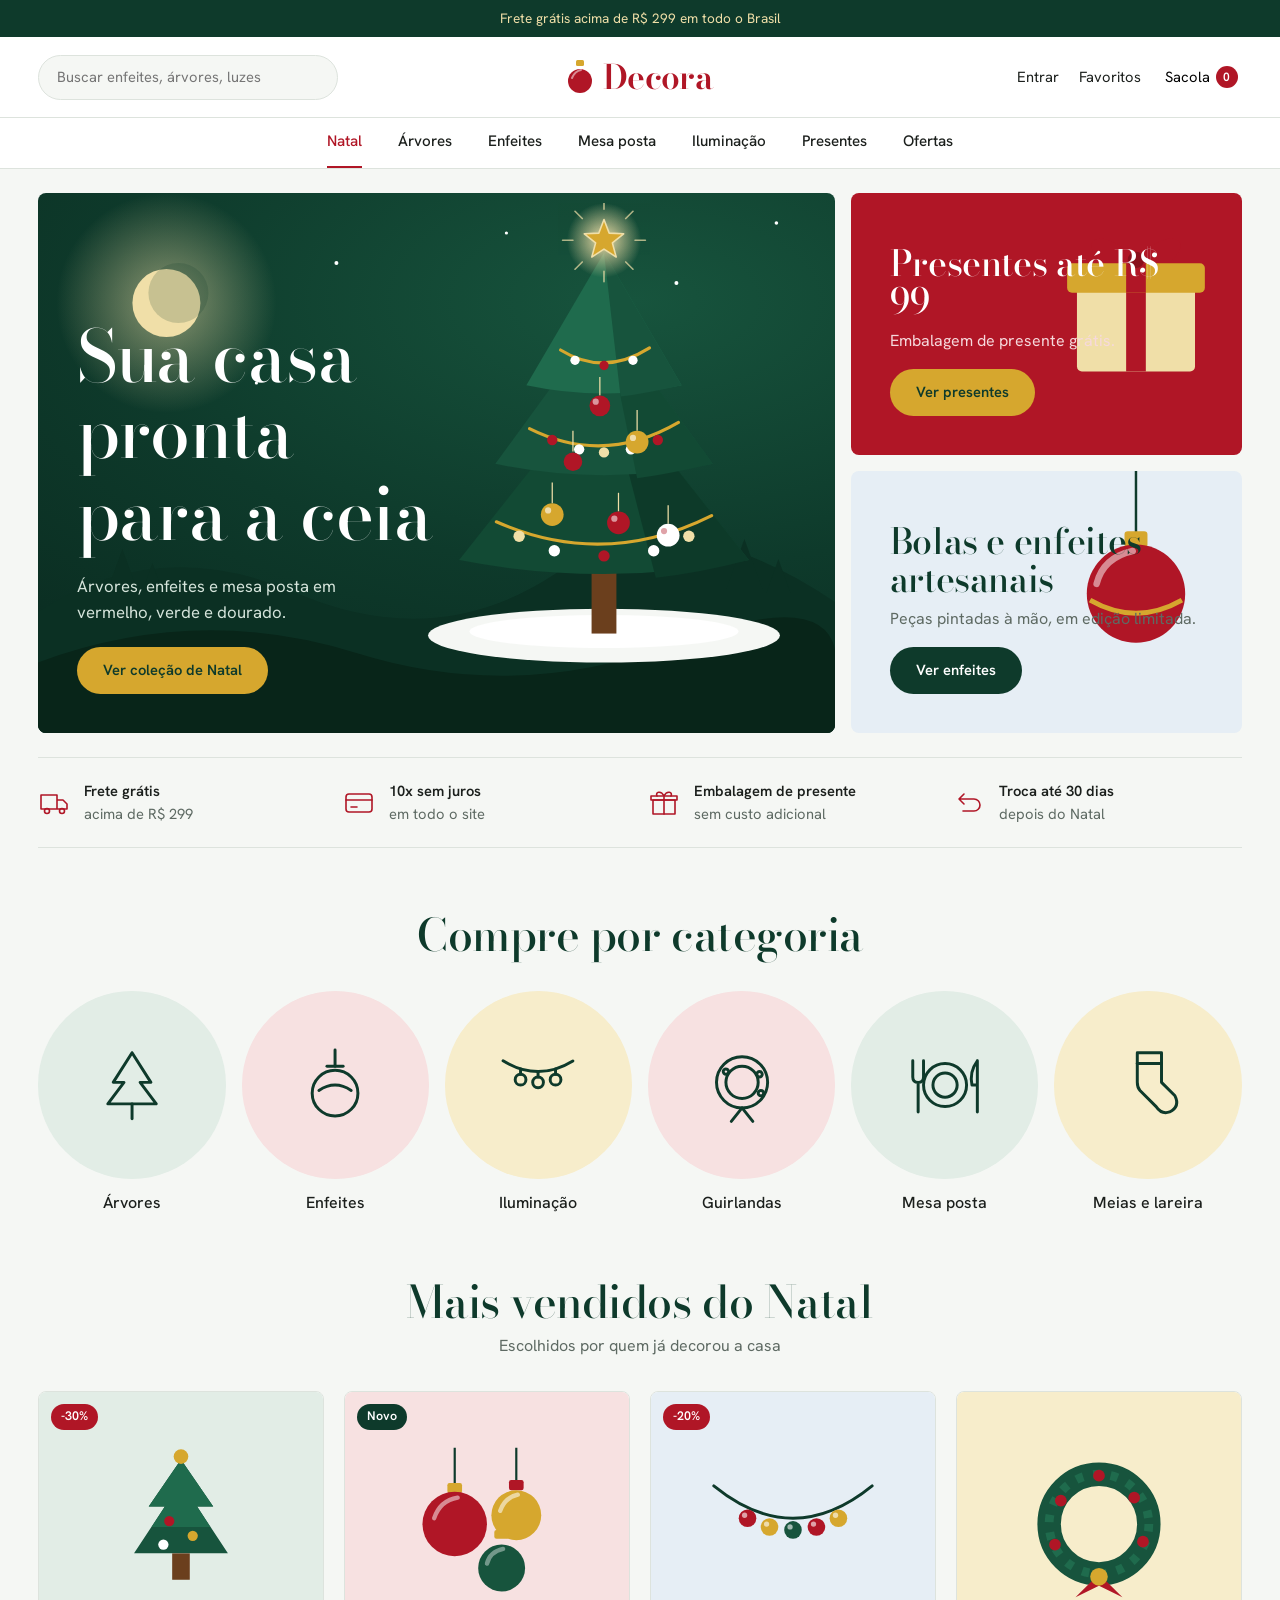
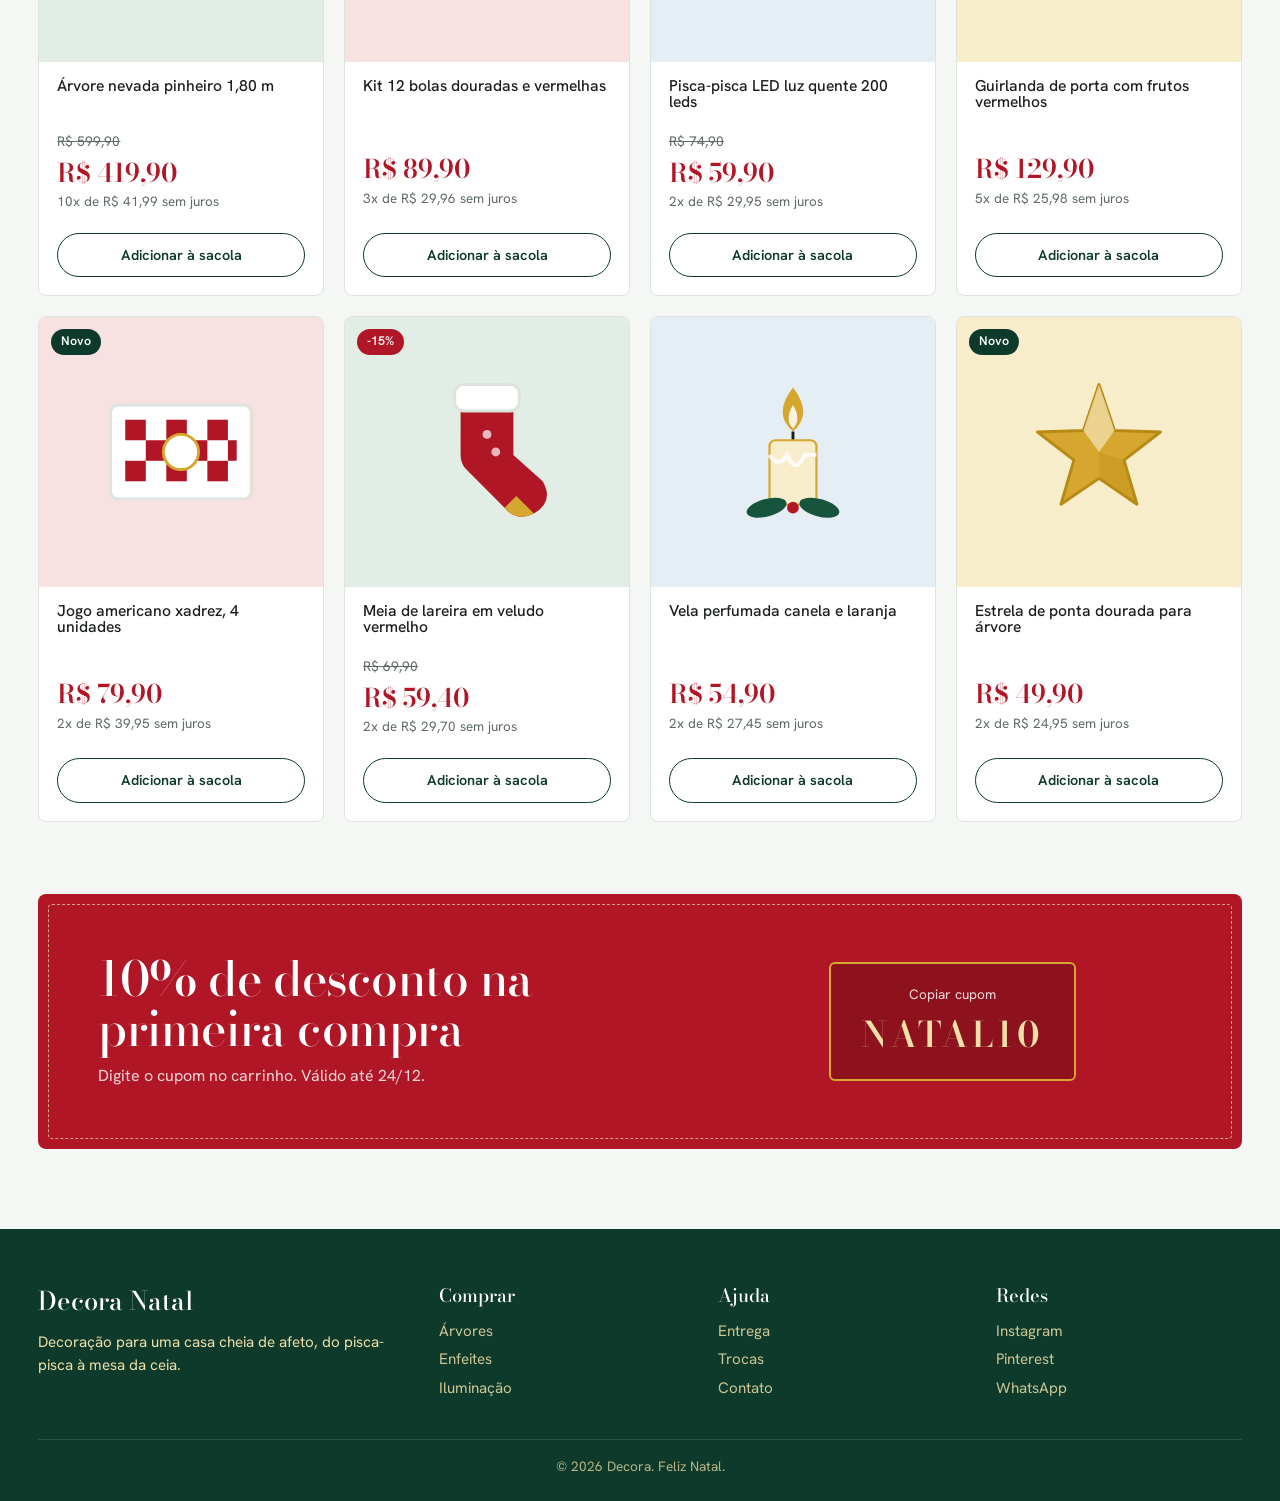
==== index.html @ 6e49ade7 "Add Christmas storefront with animated SVG hero Static single-page site for GitHub Pages: 12-column " ====
<!doctype html>
<html lang="pt-BR">
<head>
<meta charset="utf-8">
<meta name="viewport" content="width=device-width, initial-scale=1">
<title>Decora Natal</title>
<meta name="description" content="Decoração de Natal: árvores, enfeites, iluminação e mesa posta em vermelho, verde e dourado.">
<link rel="preconnect" href="https://fonts.googleapis.com">
<link rel="preconnect" href="https://fonts.gstatic.com" crossorigin>
<link href="https://fonts.googleapis.com/css2?family=Bodoni+Moda:ital,opsz,wght@0,6..96,400..800;1,6..96,400..800&family=Hanken+Grotesk:wght@400;500;600&display=swap" rel="stylesheet">
<style>
:root{
  --snow:#F5F7F4; --paper:#fff; --pine:#0E3A2B; --pine-2:#17543D; --pine-3:#0A2B20;
  --cherry:#B01626; --cherry-d:#8A0F1C; --gold:#D6A72E; --gold-l:#F0DFA8;
  --ink:#1B1F1C; --mute:#5E6A63; --line:#DDE3DD;
  --t1:#E2EDE6; --t2:#F7E1E1; --t3:#F7EDCB; --t4:#E6EEF5;
  --gutter:clamp(16px,3vw,40px); --max:1320px;
  --display:'Bodoni Moda',Didot,Georgia,serif; --body:'Hanken Grotesk',system-ui,sans-serif;
  --ease:cubic-bezier(.2,.8,.2,1);
}
*{box-sizing:border-box;margin:0}
html{scroll-behavior:smooth}
body{font-family:var(--body);color:var(--ink);background:var(--snow);line-height:1.55}
a{color:inherit;text-decoration:none}
button{font:inherit;cursor:pointer}
:focus-visible{outline:3px solid var(--gold);outline-offset:3px;border-radius:4px}
.wrap{max-width:var(--max);margin:0 auto;padding:0 var(--gutter)}
h1,h2,h3{font-family:var(--display);font-weight:500;line-height:1.05;letter-spacing:-.01em}

/* topo */
.bar{background:var(--pine);color:var(--gold-l);font-size:.85rem;text-align:center;padding:8px var(--gutter)}
header{background:var(--paper);border-bottom:1px solid var(--line);position:sticky;top:0;z-index:20}
.head{display:grid;grid-template-columns:1fr auto 1fr;align-items:center;gap:16px;padding-block:14px}
.search{border:1px solid var(--line);border-radius:999px;padding:10px 18px;font:inherit;font-size:.92rem;width:min(300px,100%);background:var(--snow)}
.logo{display:flex;align-items:center;gap:10px;font-family:var(--display);font-size:2.1rem;font-weight:600;color:var(--cherry);letter-spacing:-.02em;justify-self:center}
.logo svg{width:26px;height:34px}
.acts{justify-self:end;display:flex;gap:20px;font-size:.92rem;align-items:center}
.bag{position:relative;display:inline-flex;gap:6px;align-items:center;background:none;border:0;padding:4px}
.bag b{background:var(--cherry);color:#fff;border-radius:999px;min-width:22px;height:22px;display:grid;place-items:center;font-size:.75rem;font-weight:600}
.bag b.bump{animation:bump .5s var(--ease)}
@keyframes bump{40%{transform:scale(1.5)}}
nav{border-top:1px solid var(--line)}
nav ul{list-style:none;padding:0;display:flex;gap:clamp(16px,3vw,36px);justify-content:center;overflow-x:auto;white-space:nowrap}
nav a{display:block;padding:12px 0;font-size:.95rem;font-weight:500;border-bottom:2px solid transparent;transition:color .2s,border-color .2s}
nav a:hover,nav a.hot{color:var(--cherry);border-color:var(--cherry)}

/* hero em mosaico (12 colunas) */
.hero{display:grid;grid-template-columns:repeat(12,1fr);grid-template-rows:repeat(2,minmax(230px,1fr));gap:16px;padding-block:24px}
.tile{position:relative;overflow:hidden;border-radius:8px;padding:clamp(22px,3vw,44px);display:flex;flex-direction:column;justify-content:flex-end;isolation:isolate}
.tile h2{font-size:clamp(1.6rem,2.8vw,2.3rem)}
.btn{display:inline-block;align-self:flex-start;background:var(--gold);color:var(--pine);padding:12px 26px;border-radius:999px;font-weight:600;font-size:.92rem;transition:transform .25s var(--ease),background .25s;border:0}
.btn:hover{transform:translateY(-2px);background:var(--gold-l)}
.btn.dark{background:var(--pine);color:#fff}.btn.dark:hover{background:var(--pine-2)}
.btn.red{background:var(--cherry);color:#fff}.btn.red:hover{background:var(--cherry-d)}

.t-main{grid-column:span 8;grid-row:span 2;min-height:540px;background:radial-gradient(120% 90% at 75% 20%,var(--pine-2),var(--pine) 55%,var(--pine-3));color:#fff}
.t-main h1{font-size:clamp(2.5rem,5.6vw,4.8rem);font-weight:500;max-width:9ch;position:relative}
.t-main p{margin:14px 0 22px;max-width:36ch;color:#d5e4db;font-size:1.05rem;position:relative}
.h-line{display:block;overflow:hidden;padding-bottom:.1em}
.h-line span{display:block;animation:rise 1s var(--ease) var(--d,0s) backwards}
@keyframes rise{from{transform:translateY(110%)}}
.t-main p,.t-main .btn{animation:fadein .8s ease 1s backwards}
@keyframes fadein{from{opacity:0;transform:translateY(8px)}}

.scene-bg,.scene-tree{position:absolute;pointer-events:none;transition:transform .5s var(--ease)}
.scene-bg{inset:0;width:100%;height:100%;z-index:-3;transform:translate(calc(var(--px,0)*-6px),calc(var(--py,0)*-4px))}
.scene-tree{right:3%;top:2%;height:92%;width:auto;aspect-ratio:400/480;z-index:-1;transform:translate(calc(var(--px,0)*10px),calc(var(--py,0)*6px))}
.snowfall{position:absolute;inset:0;z-index:-2;pointer-events:none;overflow:hidden}
.flake{position:absolute;top:-12px;border-radius:50%;background:#fff;animation:fall linear infinite}
@keyframes fall{to{transform:translate(var(--dx),var(--h,600px))}}

/* árvore: sequência de entrada */
.tier{transform-origin:200px 400px;animation:grow .8s var(--ease) var(--d) backwards}
@keyframes grow{from{transform:scale(.3) translateY(40px);opacity:0}}
.ground{animation:fadein .8s ease backwards}
.swag{stroke-dasharray:1;animation:draw 1s ease-in-out var(--d) backwards}
@keyframes draw{from{stroke-dashoffset:1}}
.bulb{animation:bulbon .4s ease var(--d) backwards, twinkle 2.6s ease-in-out calc(var(--d) + 1.2s) infinite}
@keyframes bulbon{from{opacity:0;transform:scale(0)}}
@keyframes twinkle{50%{opacity:.35}}
.bulb{transform-box:fill-box;transform-origin:center}
.drop{animation:drop 1s cubic-bezier(.3,1.5,.5,1) var(--d) backwards}
@keyframes drop{from{transform:translateY(-120px);opacity:0}}
.swing{animation:swing 3.8s ease-in-out calc(var(--d) + 1s) infinite alternate}
@keyframes swing{from{transform:rotate(-5deg)}to{transform:rotate(5deg)}}
.star{transform-origin:200px 36px;animation:starin .9s cubic-bezier(.3,1.6,.5,1) 2.4s backwards}
@keyframes starin{from{transform:scale(0) rotate(-90deg);opacity:0}}
.halo{transform-origin:200px 36px;animation:halo 3.2s ease-in-out 3s infinite}
@keyframes halo{50%{transform:scale(1.35);opacity:.55}}
.rays{transform-origin:200px 36px;animation:spin 24s linear infinite}
@keyframes spin{to{transform:rotate(360deg)}}
.twk{animation:twinkle 3s ease-in-out var(--d) infinite}

/* tiles menores */
.t-a{grid-column:span 4;background:var(--cherry);color:#fff}
.t-b{grid-column:span 4;background:var(--t4);color:var(--pine)}
.tile .art{position:absolute;z-index:-1;right:6%;top:8%;width:42%;height:auto;overflow:visible}
.lid{transition:transform .5s var(--ease);transform-origin:50px 30px}
.t-a:hover .lid{transform:translateY(-14px) rotate(-6deg)}
.bow{transition:transform .6s var(--ease);transform-origin:50px 28px}
.t-a:hover .bow{transform:rotate(8deg) scale(1.08)}
.hang{transform-origin:50px 0;transition:transform .3s}
.t-b:hover .hang{animation:swing 1.6s ease-in-out infinite alternate}

/* benefícios */
.perks{display:grid;grid-template-columns:repeat(4,1fr);gap:16px;padding-block:22px;border-block:1px solid var(--line);font-size:.92rem}
.perks div{display:flex;gap:14px;align-items:center}
.perks svg{width:32px;height:32px;flex:none;stroke:var(--cherry);fill:none;stroke-width:1.6;stroke-linecap:round;stroke-linejoin:round}
.perks b{display:block;font-weight:600}
.perks span{color:var(--mute)}

section{padding-block:64px 0}
.sec-h{margin-bottom:32px;text-align:center}
.sec-h h2{font-size:clamp(1.9rem,3.6vw,2.8rem);color:var(--pine)}
.sec-h p{color:var(--mute);margin-top:8px}

/* categorias (6 colunas) */
.cats{display:grid;grid-template-columns:repeat(6,1fr);gap:16px}
.cat{text-align:center;font-weight:500}
.cat .ph{aspect-ratio:1;border-radius:50%;display:grid;place-items:center;margin-bottom:12px;background:var(--t1);color:var(--pine);transition:background .3s,color .3s,transform .4s var(--ease)}
.cat:nth-child(2n) .ph{background:var(--t2)}.cat:nth-child(3n) .ph{background:var(--t3)}
.cat svg{width:46%;height:auto;fill:none;stroke:currentColor;stroke-width:2.2;stroke-linecap:round;stroke-linejoin:round}
.cat:hover .ph,.cat:focus-visible .ph{background:var(--pine);color:var(--gold);transform:translateY(-4px)}
.js .cat svg *{stroke-dasharray:1}
.js .cat:hover svg *,.js .cat:focus-visible svg *{animation:draw .9s ease}

/* produtos (4 colunas) */
.prods{display:grid;grid-template-columns:repeat(4,1fr);gap:20px}
.card{background:var(--paper);border:1px solid var(--line);border-radius:8px;overflow:hidden;position:relative;display:flex;flex-direction:column}
.card .ph{aspect-ratio:1/.95;display:grid;place-items:center}
.card .ph svg{width:62%;height:auto;transition:transform .5s var(--ease)}
.card:hover .ph svg{transform:translateY(-6px) rotate(-2deg) scale(1.04)}
.tag{position:absolute;top:12px;left:12px;background:var(--cherry);color:#fff;font-size:.78rem;font-weight:600;padding:3px 10px;border-radius:999px}
.tag.g{background:var(--pine)}
.card .info{padding:16px 18px 8px;flex:1}
.card h3{font-family:var(--body);font-size:.98rem;font-weight:500;letter-spacing:0;min-height:2.9em}
.old{color:var(--mute);text-decoration:line-through;font-size:.86rem;margin-top:8px;min-height:1.3em}
.price{font-family:var(--display);font-size:1.6rem;color:var(--cherry);font-weight:600}
.parc{font-size:.84rem;color:var(--mute)}
.add{margin:12px 18px 18px;padding:10px;border-radius:999px;border:1.5px solid var(--pine);background:transparent;color:var(--pine);font-weight:600;font-size:.9rem;transition:background .2s,color .2s}
.add:hover{background:var(--pine);color:#fff}
.add.done{background:var(--pine-2);border-color:var(--pine-2);color:#fff}
.flame{transform-origin:60px 44px;animation:flicker 1.6s ease-in-out infinite alternate}
@keyframes flicker{from{transform:scale(1,1) rotate(-2deg)}to{transform:scale(.9,1.12) rotate(2deg)}}

/* cupom */
.coupon{margin-top:72px;background:var(--cherry);color:#fff;border-radius:8px;display:grid;grid-template-columns:1.3fr 1fr;align-items:center;gap:28px;padding:clamp(28px,5vw,60px);position:relative;overflow:hidden}
.coupon::after{content:"";position:absolute;inset:10px;border:1.5px dashed rgba(240,223,168,.7);border-radius:4px;pointer-events:none}
.coupon h2{font-size:clamp(1.9rem,4vw,3rem)}
.coupon p{margin-top:10px;color:#f6d9dc}
.code{justify-self:center;text-align:center;background:rgba(0,0,0,.2);border:2px solid var(--gold);border-radius:6px;padding:18px 30px;color:#fff;transition:background .2s}
.code:hover{background:rgba(0,0,0,.32)}
.code b{display:block;font-family:var(--display);font-size:2.2rem;letter-spacing:.1em;color:var(--gold-l);font-weight:600}
.code small{font-size:.85rem;color:#f6d9dc}

footer{margin-top:80px;background:var(--pine);color:var(--gold-l);padding:52px 0 24px}
.fgrid{display:grid;grid-template-columns:1.5fr repeat(3,1fr);gap:32px;font-size:.95rem}
.fgrid h4{font-family:var(--display);font-weight:500;font-size:1.15rem;color:#fff;margin-bottom:10px}
.fgrid ul{padding:0;list-style:none}.fgrid li{margin:5px 0;opacity:.85}
.copy{margin-top:34px;padding-top:16px;border-top:1px solid rgba(255,255,255,.15);font-size:.85rem;text-align:center;opacity:.75}

.toast{position:fixed;left:50%;bottom:24px;transform:translate(-50%,30px);background:var(--pine);color:#fff;padding:12px 22px;border-radius:999px;font-size:.92rem;opacity:0;pointer-events:none;transition:.35s var(--ease);z-index:50}
.toast.on{opacity:1;transform:translate(-50%,0)}

@media(max-width:900px){
  .head{grid-template-columns:auto 1fr}.search{display:none}.logo{justify-self:start}
  .hero{grid-template-columns:1fr 1fr;grid-template-rows:auto}
  .t-main{grid-column:span 2;grid-row:auto;min-height:600px}
  .scene-tree{height:60%;right:0}
  .t-a,.t-b{grid-column:span 1;min-height:240px}
  .perks{grid-template-columns:1fr 1fr}
  .cats{grid-template-columns:repeat(3,1fr)}
  .prods{grid-template-columns:repeat(2,1fr)}
  .coupon{grid-template-columns:1fr}
  .fgrid{grid-template-columns:1fr 1fr}
}
@media(max-width:560px){.t-a,.t-b{grid-column:span 2}.perks{grid-template-columns:1fr}.prods{gap:12px}.card .info{padding-inline:12px}.add{margin-inline:12px}}
@media(prefers-reduced-motion:reduce){*,*::before,*::after{animation:none!important;transition:none!important}.snowfall{display:none}}
</style>
</head>
<body>

<!-- sprite de ilustrações vetoriais dos produtos -->
<svg width="0" height="0" style="position:absolute" aria-hidden="true">
  <symbol id="p-tree" viewBox="0 0 120 120">
    <path d="M60 14 L82 46 H71 L92 78 H28 L49 46 H38 Z" fill="#17543D"/>
    <path d="M60 14 L82 46 H71 L80 60 H40 L49 46 H38 Z" fill="#1f6b4d"/>
    <rect x="54" y="78" width="12" height="18" fill="#6b3f1d"/>
    <circle cx="60" cy="12" r="5" fill="#D6A72E"/>
    <circle cx="52" cy="56" r="3.5" fill="#B01626"/><circle cx="68" cy="66" r="3.5" fill="#D6A72E"/><circle cx="48" cy="72" r="3.5" fill="#fff"/>
  </symbol>
  <symbol id="p-baubles" viewBox="0 0 120 120">
    <g stroke="#0E3A2B" stroke-width="1.5"><path d="M38 6 V30 M80 6 V28 M70 40 V62"/></g>
    <rect x="33" y="30" width="10" height="7" rx="1.5" fill="#D6A72E"/><circle cx="38" cy="58" r="22" fill="#B01626"/><path d="M24 54 Q28 42 40 40" stroke="#fff" stroke-opacity=".5" stroke-width="3" fill="none" stroke-linecap="round"/>
    <rect x="75" y="28" width="10" height="7" rx="1.5" fill="#B01626"/><circle cx="80" cy="52" r="17" fill="#D6A72E"/><path d="M69 49 Q72 40 81 38" stroke="#fff" stroke-opacity=".55" stroke-width="3" fill="none" stroke-linecap="round"/>
    <rect x="65" y="62" width="10" height="6" rx="1.5" fill="#D6A72E"/><circle cx="70" cy="88" r="16" fill="#17543D"/><path d="M60 85 Q62 77 71 75" stroke="#fff" stroke-opacity=".4" stroke-width="3" fill="none" stroke-linecap="round"/>
  </symbol>
  <symbol id="p-lights" viewBox="0 0 120 120">
    <path d="M6 32 Q60 76 114 32" fill="none" stroke="#0E3A2B" stroke-width="2" stroke-linecap="round"/>
    <g><circle cx="29" cy="54" r="6" fill="#B01626"/><circle cx="44" cy="60" r="6" fill="#D6A72E"/><circle cx="60" cy="62" r="6" fill="#17543D"/><circle cx="76" cy="60" r="6" fill="#B01626"/><circle cx="91" cy="54" r="6" fill="#D6A72E"/></g>
    <g fill="#fff" fill-opacity=".6"><circle cx="27" cy="52" r="1.8"/><circle cx="42" cy="58" r="1.8"/><circle cx="58" cy="60" r="1.8"/><circle cx="74" cy="58" r="1.8"/><circle cx="89" cy="52" r="1.8"/></g>
  </symbol>
  <symbol id="p-wreath" viewBox="0 0 120 120">
    <circle cx="60" cy="58" r="34" fill="none" stroke="#17543D" stroke-width="16"/>
    <circle cx="60" cy="58" r="34" fill="none" stroke="#1f6b4d" stroke-width="6" stroke-dasharray="5 7"/>
    <g fill="#B01626"><circle cx="34" cy="42" r="4"/><circle cx="84" cy="40" r="4"/><circle cx="90" cy="70" r="4"/><circle cx="30" cy="72" r="4"/><circle cx="60" cy="25" r="4"/></g>
    <path d="M60 92 L44 108 L60 100 L76 108 Z" fill="#B01626"/><circle cx="60" cy="94" r="6" fill="#D6A72E"/>
  </symbol>
  <symbol id="p-mat" viewBox="0 0 120 120">
    <rect x="12" y="28" width="96" height="64" rx="5" fill="#fff" stroke="#DDE3DD" stroke-width="2"/>
    <g fill="#B01626"><rect x="22" y="38" width="14" height="14"/><rect x="50" y="38" width="14" height="14"/><rect x="78" y="38" width="14" height="14"/><rect x="36" y="52" width="14" height="14"/><rect x="64" y="52" width="14" height="14"/><rect x="92" y="52" width="6" height="14"/><rect x="22" y="66" width="14" height="14"/><rect x="50" y="66" width="14" height="14"/><rect x="78" y="66" width="14" height="14"/></g>
    <circle cx="60" cy="60" r="12" fill="#fff" stroke="#D6A72E" stroke-width="2"/>
  </symbol>
  <symbol id="p-stocking" viewBox="0 0 120 120">
    <path d="M42 18 H78 V62 L98 80 Q106 94 92 102 Q80 108 72 98 L46 72 Q42 68 42 62 Z" fill="#B01626"/>
    <rect x="38" y="14" width="44" height="18" rx="6" fill="#fff" stroke="#DDE3DD" stroke-width="2"/>
    <path d="M92 102 Q80 108 72 98 L80 90 Z" fill="#D6A72E"/>
    <circle cx="60" cy="48" r="3" fill="#fff" fill-opacity=".7"/><circle cx="66" cy="60" r="3" fill="#fff" fill-opacity=".7"/>
  </symbol>
  <symbol id="p-candle" viewBox="0 0 120 120">
    <path class="flame" d="M60 16 Q74 34 60 46 Q46 34 60 16Z" fill="#D6A72E"/>
    <path class="flame" d="M60 28 Q66 38 60 44 Q54 38 60 28Z" fill="#fff" fill-opacity=".85"/>
    <path d="M60 46 V52" stroke="#1B1F1C" stroke-width="2"/>
    <rect x="44" y="52" width="32" height="44" rx="4" fill="#F7EDCB" stroke="#D6A72E" stroke-width="1.5"/>
    <path d="M44 62 Q50 72 56 62 Q62 76 68 62 L76 62" stroke="#fff" stroke-width="3" fill="none" opacity=".8"/>
    <ellipse cx="42" cy="98" rx="14" ry="6" fill="#17543D" transform="rotate(-15 42 98)"/><ellipse cx="78" cy="98" rx="14" ry="6" fill="#17543D" transform="rotate(15 78 98)"/>
    <circle cx="60" cy="98" r="4" fill="#B01626"/>
  </symbol>
  <symbol id="p-star" viewBox="0 0 120 120">
    <polygon points="60,14 70.6,45.4 101.9,46.4 77.1,65.6 85.9,95.6 60,78 34.1,95.6 42.9,65.6 18.1,46.4 49.4,45.4" fill="#D6A72E" stroke="#B88a14" stroke-width="2" stroke-linejoin="round"/>
    <polygon points="60,14 70.6,45.4 60,60 49.4,45.4" fill="#F0DFA8" opacity=".8"/>
    <polygon points="60,60 77.1,65.6 85.9,95.6 60,78" fill="#B88a14" opacity=".35"/>
  </symbol>
</svg>

<div class="bar">Frete grátis acima de R$ 299 em todo o Brasil</div>

<header>
  <div class="wrap head">
    <input class="search" type="search" placeholder="Buscar enfeites, árvores, luzes" aria-label="Buscar produtos">
    <a class="logo" href="#" aria-label="Decora Natal, página inicial">
      <svg viewBox="0 0 26 34" aria-hidden="true"><rect x="9" y="0" width="8" height="6" rx="1.5" fill="#D6A72E"/><circle cx="13" cy="21" r="12" fill="#B01626"/><path d="M5 18 Q8 11 14 10" stroke="#fff" stroke-opacity=".5" stroke-width="2" fill="none" stroke-linecap="round"/></svg>
      Decora
    </a>
    <div class="acts">
      <a href="#">Entrar</a><a href="#">Favoritos</a>
      <button class="bag" type="button" aria-label="Sacola">Sacola <b id="bagCount">0</b></button>
    </div>
  </div>
  <nav aria-label="Categorias"><div class="wrap"><ul>
    <li><a class="hot" href="#">Natal</a></li><li><a href="#">Árvores</a></li><li><a href="#">Enfeites</a></li>
    <li><a href="#">Mesa posta</a></li><li><a href="#">Iluminação</a></li><li><a href="#">Presentes</a></li><li><a href="#">Ofertas</a></li>
  </ul></div></nav>
</header>

<main class="wrap">
  <div class="hero">

    <!-- hero principal: árvore vetorial animada -->
    <a class="tile t-main" href="#" id="heroMain">
      <svg class="scene-bg" viewBox="0 0 800 540" preserveAspectRatio="xMidYMax slice" aria-hidden="true">
        <defs><radialGradient id="moon" cx="50%" cy="50%" r="50%"><stop offset="0" stop-color="#F0DFA8" stop-opacity=".55"/><stop offset="1" stop-color="#F0DFA8" stop-opacity="0"/></radialGradient></defs>
        <circle cx="130" cy="110" r="110" fill="url(#moon)"/>
        <circle cx="130" cy="110" r="34" fill="#F0DFA8"/><circle cx="142" cy="100" r="30" fill="#0E3A2B" opacity=".18"/>
        <g fill="#fff">
          <circle class="twk" style="--d:.2s" cx="300" cy="70" r="2"/><circle class="twk" style="--d:1.1s" cx="470" cy="40" r="1.6"/>
          <circle class="twk" style="--d:.7s" cx="640" cy="90" r="2"/><circle class="twk" style="--d:1.6s" cx="560" cy="150" r="1.4"/>
          <circle class="twk" style="--d:2.2s" cx="220" cy="190" r="1.6"/><circle class="twk" style="--d:.4s" cx="740" cy="30" r="1.8"/>
        </g>
        <path d="M0 420 Q120 340 260 400 T520 380 T800 410 V540 H0Z" fill="#0B3023"/>
        <path d="M0 470 Q160 410 320 460 T640 450 T800 470 V540 H0Z" fill="#082519"/>
        <g fill="#0B3023"><path d="M70 400 l16 -44 l16 44z"/><path d="M104 404 l12 -34 l12 34z"/><path d="M690 396 l18 -50 l18 50z"/><path d="M730 400 l12 -34 l12 34z"/></g>
      </svg>
      <div class="snowfall" id="snow"></div>

      <svg class="scene-tree" viewBox="0 0 400 480" aria-hidden="true">
        <defs>
          <radialGradient id="halo"><stop offset="0" stop-color="#F0DFA8"/><stop offset="1" stop-color="#F0DFA8" stop-opacity="0"/></radialGradient>
          <filter id="glow" x="-100%" y="-100%" width="300%" height="300%"><feGaussianBlur stdDeviation="3"/></filter>
        </defs>
        <!-- chão nevado -->
        <g class="ground" style="animation-delay:0s">
          <ellipse cx="200" cy="418" rx="170" ry="26" fill="#F5F7F4"/><ellipse cx="200" cy="414" rx="130" ry="16" fill="#fff"/>
        </g>
        <rect x="188" y="352" width="24" height="64" fill="#6b3f1d"/>
        <!-- camadas -->
        <g class="tier" style="--d:.2s"><path d="M200 168 L340 345 Q200 372 60 345 Z" fill="#124a34"/><path d="M200 168 L340 345 Q290 358 250 362 L200 168Z" fill="#0d3a29"/></g>
        <g class="tier" style="--d:.45s"><path d="M200 108 L305 252 Q200 274 95 252 Z" fill="#17543D"/><path d="M200 108 L305 252 Q262 262 232 266 L200 108Z" fill="#124a34"/></g>
        <g class="tier" style="--d:.7s"><path d="M200 48 L275 176 Q200 192 125 176 Z" fill="#1f6b4d"/><path d="M200 48 L275 176 Q240 184 216 187 L200 48Z" fill="#17543D"/></g>
        <!-- guirlandas desenhadas -->
        <g fill="none" stroke="#D6A72E" stroke-width="3" stroke-linecap="round">
          <path class="swag" style="--d:1.1s" pathLength="1" d="M158 142 Q200 168 244 140"/>
          <path class="swag" style="--d:1.4s" pathLength="1" d="M128 218 Q200 254 272 212"/>
          <path class="swag" style="--d:1.7s" pathLength="1" d="M96 308 Q200 354 304 302"/>
        </g>
        <!-- luzes -->
        <g>
          <circle class="bulb" style="--d:2.0s" cx="172" cy="152" r="4.5" fill="#fff"/><circle class="bulb" style="--d:2.1s" cx="200" cy="157" r="4.5" fill="#B01626"/><circle class="bulb" style="--d:2.2s" cx="228" cy="152" r="4.5" fill="#fff"/>
          <circle class="bulb" style="--d:2.3s" cx="150" cy="229" r="5" fill="#B01626"/><circle class="bulb" style="--d:2.4s" cx="176" cy="238" r="5" fill="#fff"/><circle class="bulb" style="--d:2.5s" cx="200" cy="241" r="5" fill="#F0DFA8"/><circle class="bulb" style="--d:2.6s" cx="226" cy="238" r="5" fill="#fff"/><circle class="bulb" style="--d:2.7s" cx="252" cy="229" r="5" fill="#B01626"/>
          <circle class="bulb" style="--d:2.8s" cx="118" cy="322" r="5.5" fill="#F0DFA8"/><circle class="bulb" style="--d:2.9s" cx="152" cy="336" r="5.5" fill="#fff"/><circle class="bulb" style="--d:3.0s" cx="200" cy="341" r="5.5" fill="#B01626"/><circle class="bulb" style="--d:3.1s" cx="248" cy="336" r="5.5" fill="#fff"/><circle class="bulb" style="--d:3.2s" cx="282" cy="322" r="5.5" fill="#F0DFA8"/>
        </g>
        <!-- bolas: caem e balançam -->
        <g>
          <g class="drop" style="--d:1.9s"><g class="swing" style="--d:1.9s;transform-origin:196px 168px"><path d="M196 168 V186" stroke="#F0DFA8" stroke-width="1.2"/><circle cx="196" cy="196" r="10" fill="#B01626"/><circle cx="192" cy="192" r="3" fill="#fff" opacity=".55"/></g></g>
          <g class="drop" style="--d:2.1s"><g class="swing" style="--d:2.1s;transform-origin:232px 200px"><path d="M232 200 V220" stroke="#F0DFA8" stroke-width="1.2"/><circle cx="232" cy="231" r="11" fill="#D6A72E"/><circle cx="228" cy="227" r="3" fill="#fff" opacity=".6"/></g></g>
          <g class="drop" style="--d:2.3s"><g class="swing" style="--d:2.3s;transform-origin:150px 270px"><path d="M150 270 V290" stroke="#F0DFA8" stroke-width="1.2"/><circle cx="150" cy="301" r="11" fill="#D6A72E"/><circle cx="146" cy="297" r="3" fill="#fff" opacity=".6"/></g></g>
          <g class="drop" style="--d:2.5s"><g class="swing" style="--d:2.5s;transform-origin:214px 280px"><path d="M214 280 V298" stroke="#F0DFA8" stroke-width="1.2"/><circle cx="214" cy="309" r="11" fill="#B01626"/><circle cx="210" cy="305" r="3" fill="#fff" opacity=".55"/></g></g>
          <g class="drop" style="--d:2.7s"><g class="swing" style="--d:2.7s;transform-origin:262px 292px"><path d="M262 292 V310" stroke="#F0DFA8" stroke-width="1.2"/><circle cx="262" cy="321" r="11" fill="#fff"/><circle cx="258" cy="317" r="3" fill="#B01626" opacity=".4"/></g></g>
          <g class="drop" style="--d:2.2s"><g class="swing" style="--d:2.2s;transform-origin:170px 220px"><path d="M170 220 V240" stroke="#F0DFA8" stroke-width="1.2"/><circle cx="170" cy="250" r="9" fill="#B01626"/></g></g>
        </g>
        <!-- estrela -->
        <circle class="halo" cx="200" cy="36" r="36" fill="url(#halo)"/>
        <g class="rays" stroke="#F0DFA8" stroke-width="1.6" stroke-linecap="round" opacity=".7">
          <path d="M200 -4 V6 M200 66 V76 M160 36 H170 M230 36 H240 M172 8 l7 7 M221 57 l7 7 M228 8 l-7 7 M179 57 l-7 7"/>
        </g>
        <polygon class="star" points="200,16 205,29.1 219,29.8 208.1,38.6 211.8,52.2 200,44.5 188.2,52.2 191.9,38.6 181,29.8 195,29.1" fill="#D6A72E" stroke="#F0DFA8" stroke-width="1.5" stroke-linejoin="round"/>
      </svg>

      <h1><span class="h-line"><span style="--d:.3s">Sua casa pronta</span></span><span class="h-line"><span style="--d:.45s">para a ceia</span></span></h1>
      <p>Árvores, enfeites e mesa posta em vermelho, verde e dourado.</p>
      <span class="btn">Ver coleção de Natal</span>
    </a>

    <a class="tile t-a" href="#">
      <svg class="art" viewBox="0 0 100 100" aria-hidden="true">
        <rect x="14" y="44" width="72" height="52" rx="3" fill="#F0DFA8"/><rect x="44" y="44" width="12" height="52" fill="#B01626"/>
        <g class="lid"><rect x="8" y="30" width="84" height="18" rx="3" fill="#D6A72E"/><rect x="44" y="30" width="12" height="18" fill="#B01626"/>
          <g class="bow"><path d="M50 28 C30 6 14 16 28 28 Z" fill="#B01626"/><path d="M50 28 C70 6 86 16 72 28 Z" fill="#B01626"/><circle cx="50" cy="28" r="5" fill="#8A0F1C"/></g></g>
      </svg>
      <h2>Presentes até R$ 99</h2><p style="margin:8px 0 16px;color:#f6d9dc">Embalagem de presente grátis.</p>
      <span class="btn">Ver presentes</span>
    </a>

    <a class="tile t-b" href="#">
      <svg class="art" viewBox="0 0 100 100" aria-hidden="true">
        <g class="hang"><path d="M50 -40 V28" stroke="#0E3A2B" stroke-width="1.5"/><rect x="43" y="24" width="14" height="10" rx="2" fill="#D6A72E"/><circle cx="50" cy="62" r="30" fill="#B01626"/>
          <path d="M26 56 Q30 40 48 36" stroke="#fff" stroke-opacity=".5" stroke-width="4" fill="none" stroke-linecap="round"/><path d="M22 66 Q50 82 78 66" stroke="#D6A72E" stroke-width="3" fill="none"/></g>
      </svg>
      <h2>Bolas e enfeites artesanais</h2><p style="margin:8px 0 16px;color:var(--mute)">Peças pintadas à mão, em edição limitada.</p>
      <span class="btn dark">Ver enfeites</span>
    </a>
  </div>

  <div class="perks">
    <div><svg viewBox="0 0 32 32"><path d="M3 8h16v14H3zM19 13h6l4 4v5H19z"/><circle cx="9" cy="24" r="2.5"/><circle cx="24" cy="24" r="2.5"/></svg><p><b>Frete grátis</b><span>acima de R$ 299</span></p></div>
    <div><svg viewBox="0 0 32 32"><rect x="3" y="7" width="26" height="18" rx="3"/><path d="M3 13h26M8 20h6"/></svg><p><b>10x sem juros</b><span>em todo o site</span></p></div>
    <div><svg viewBox="0 0 32 32"><rect x="5" y="13" width="22" height="14"/><rect x="3" y="9" width="26" height="4"/><path d="M16 9v18M16 9c-3-6-9-4-7 0M16 9c3-6 9-4 7 0"/></svg><p><b>Embalagem de presente</b><span>sem custo adicional</span></p></div>
    <div><svg viewBox="0 0 32 32"><path d="M6 12h15a6 6 0 010 12H10M6 12l5-5M6 12l5 5"/></svg><p><b>Troca até 30 dias</b><span>depois do Natal</span></p></div>
  </div>

  <section aria-labelledby="h-cat">
    <div class="sec-h"><h2 id="h-cat">Compre por categoria</h2></div>
    <div class="cats">
      <a class="cat" href="#"><div class="ph"><svg viewBox="0 0 64 64"><path d="M32 8 L46 30 H38 L50 46 H14 L26 30 H18 Z"/><path d="M32 46 V57"/></svg></div>Árvores</a>
      <a class="cat" href="#"><div class="ph"><svg viewBox="0 0 64 64"><path d="M32 6 V18"/><path d="M26 18 H38"/><circle cx="32" cy="38" r="17"/><path d="M20 36 Q32 28 44 36"/></svg></div>Enfeites</a>
      <a class="cat" href="#"><div class="ph"><svg viewBox="0 0 64 64"><path d="M6 14 Q32 30 58 14"/><path d="M19 20 V24M32 22 V26M45 20 V24"/><circle cx="19" cy="28" r="4"/><circle cx="32" cy="30" r="4"/><circle cx="45" cy="28" r="4"/></svg></div>Iluminação</a>
      <a class="cat" href="#"><div class="ph"><svg viewBox="0 0 64 64"><circle cx="32" cy="30" r="19"/><circle cx="32" cy="30" r="12"/><path d="M32 49 L24 59 M32 49 L40 59"/><circle cx="20" cy="22" r="2"/><circle cx="45" cy="24" r="2"/><circle cx="46" cy="38" r="2"/></svg></div>Guirlandas</a>
      <a class="cat" href="#"><div class="ph"><svg viewBox="0 0 64 64"><circle cx="32" cy="32" r="16"/><circle cx="32" cy="32" r="9"/><path d="M8 14 V26 Q8 30 12 30 V52 M16 14 V26 Q16 30 12 30"/><path d="M56 14 Q50 22 52 32 H56 V52 M56 14 V32"/></svg></div>Mesa posta</a>
      <a class="cat" href="#"><div class="ph"><svg viewBox="0 0 64 64"><path d="M24 8 H42 V30 L52 40 Q56 48 48 52 Q42 54 38 48 L26 36 Q24 34 24 30 Z"/><path d="M24 16 H42"/></svg></div>Meias e lareira</a>
    </div>
  </section>

  <section aria-labelledby="h-prod">
    <div class="sec-h"><h2 id="h-prod">Mais vendidos do Natal</h2><p>Escolhidos por quem já decorou a casa</p></div>
    <div class="prods">
      <article class="card"><span class="tag">-30%</span><div class="ph" style="background:var(--t1)"><svg viewBox="0 0 120 120" aria-hidden="true"><use href="#p-tree"/></svg></div><div class="info"><h3>Árvore nevada pinheiro 1,80 m</h3><div class="old">R$ 599,90</div><div class="price">R$ 419,90</div><div class="parc">10x de R$ 41,99 sem juros</div></div><button class="add" type="button" data-name="Árvore nevada">Adicionar à sacola</button></article>
      <article class="card"><span class="tag g">Novo</span><div class="ph" style="background:var(--t2)"><svg viewBox="0 0 120 120" aria-hidden="true"><use href="#p-baubles"/></svg></div><div class="info"><h3>Kit 12 bolas douradas e vermelhas</h3><div class="old"></div><div class="price">R$ 89,90</div><div class="parc">3x de R$ 29,96 sem juros</div></div><button class="add" type="button" data-name="Kit de bolas">Adicionar à sacola</button></article>
      <article class="card"><span class="tag">-20%</span><div class="ph" style="background:var(--t4)"><svg viewBox="0 0 120 120" aria-hidden="true"><use href="#p-lights"/></svg></div><div class="info"><h3>Pisca-pisca LED luz quente 200 leds</h3><div class="old">R$ 74,90</div><div class="price">R$ 59,90</div><div class="parc">2x de R$ 29,95 sem juros</div></div><button class="add" type="button" data-name="Pisca-pisca LED">Adicionar à sacola</button></article>
      <article class="card"><div class="ph" style="background:var(--t3)"><svg viewBox="0 0 120 120" aria-hidden="true"><use href="#p-wreath"/></svg></div><div class="info"><h3>Guirlanda de porta com frutos vermelhos</h3><div class="old"></div><div class="price">R$ 129,90</div><div class="parc">5x de R$ 25,98 sem juros</div></div><button class="add" type="button" data-name="Guirlanda">Adicionar à sacola</button></article>
      <article class="card"><span class="tag g">Novo</span><div class="ph" style="background:var(--t2)"><svg viewBox="0 0 120 120" aria-hidden="true"><use href="#p-mat"/></svg></div><div class="info"><h3>Jogo americano xadrez, 4 unidades</h3><div class="old"></div><div class="price">R$ 79,90</div><div class="parc">2x de R$ 39,95 sem juros</div></div><button class="add" type="button" data-name="Jogo americano">Adicionar à sacola</button></article>
      <article class="card"><span class="tag">-15%</span><div class="ph" style="background:var(--t1)"><svg viewBox="0 0 120 120" aria-hidden="true"><use href="#p-stocking"/></svg></div><div class="info"><h3>Meia de lareira em veludo vermelho</h3><div class="old">R$ 69,90</div><div class="price">R$ 59,40</div><div class="parc">2x de R$ 29,70 sem juros</div></div><button class="add" type="button" data-name="Meia de lareira">Adicionar à sacola</button></article>
      <article class="card"><div class="ph" style="background:var(--t4)"><svg viewBox="0 0 120 120" aria-hidden="true"><use href="#p-candle"/></svg></div><div class="info"><h3>Vela perfumada canela e laranja</h3><div class="old"></div><div class="price">R$ 54,90</div><div class="parc">2x de R$ 27,45 sem juros</div></div><button class="add" type="button" data-name="Vela perfumada">Adicionar à sacola</button></article>
      <article class="card"><span class="tag g">Novo</span><div class="ph" style="background:var(--t3)"><svg viewBox="0 0 120 120" aria-hidden="true"><use href="#p-star"/></svg></div><div class="info"><h3>Estrela de ponta dourada para árvore</h3><div class="old"></div><div class="price">R$ 49,90</div><div class="parc">2x de R$ 24,95 sem juros</div></div><button class="add" type="button" data-name="Estrela dourada">Adicionar à sacola</button></article>
    </div>
  </section>

  <div class="coupon">
    <div><h2>10% de desconto na primeira compra</h2><p>Digite o cupom no carrinho. Válido até 24/12.</p></div>
    <button class="code" type="button" id="copy"><small id="copyLbl">Copiar cupom</small><b>NATAL10</b></button>
  </div>
</main>

<footer>
  <div class="wrap">
    <div class="fgrid">
      <div><h4 style="font-size:1.6rem">Decora Natal</h4><p>Decoração para uma casa cheia de afeto, do pisca-pisca à mesa da ceia.</p></div>
      <div><h4>Comprar</h4><ul><li>Árvores</li><li>Enfeites</li><li>Iluminação</li></ul></div>
      <div><h4>Ajuda</h4><ul><li>Entrega</li><li>Trocas</li><li>Contato</li></ul></div>
      <div><h4>Redes</h4><ul><li>Instagram</li><li>Pinterest</li><li>WhatsApp</li></ul></div>
    </div>
    <p class="copy">© 2026 Decora. Feliz Natal.</p>
  </div>
</footer>

<div class="toast" id="toast" role="status" aria-live="polite"></div>

<script>
(function(){
  var root=document.documentElement; root.classList.add('js');
  var reduce=window.matchMedia('(prefers-reduced-motion: reduce)').matches;

  // ícones de categoria: prepara o traço para redesenhar no hover
  document.querySelectorAll('.cat svg *').forEach(function(el){el.setAttribute('pathLength','1')});

  // neve
  var tile=document.getElementById('heroMain'), snow=document.getElementById('snow');
  function sizeTile(){tile.style.setProperty('--h',(tile.clientHeight+20)+'px')}
  sizeTile(); window.addEventListener('resize',sizeTile);
  if(!reduce){
    for(var i=0;i<46;i++){
      var f=document.createElement('span'), s=1.5+Math.random()*3.5;
      f.className='flake';
      f.style.cssText='left:'+(Math.random()*100)+'%;width:'+s+'px;height:'+s+'px;opacity:'+(.35+Math.random()*.55)+
        ';animation-duration:'+(7+Math.random()*9)+'s;animation-delay:-'+(Math.random()*14)+'s;--dx:'+((Math.random()*80-40))+'px';
      snow.appendChild(f);
    }
    // paralaxe suave com o ponteiro
    tile.addEventListener('pointermove',function(e){
      var r=tile.getBoundingClientRect();
      tile.style.setProperty('--px',((e.clientX-r.left)/r.width-.5).toFixed(3));
      tile.style.setProperty('--py',((e.clientY-r.top)/r.height-.5).toFixed(3));
    });
    tile.addEventListener('pointerleave',function(){tile.style.setProperty('--px',0);tile.style.setProperty('--py',0)});
  }

  // sacola e aviso
  var count=0, bag=document.getElementById('bagCount'), toast=document.getElementById('toast'), tt;
  function say(msg){toast.textContent=msg;toast.classList.add('on');clearTimeout(tt);tt=setTimeout(function(){toast.classList.remove('on')},2200)}
  document.querySelectorAll('.add').forEach(function(b){
    b.addEventListener('click',function(){
      count++; bag.textContent=count; bag.classList.remove('bump'); void bag.offsetWidth; bag.classList.add('bump');
      b.classList.add('done'); b.textContent='Adicionado'; setTimeout(function(){b.classList.remove('done');b.textContent='Adicionar à sacola'},1600);
      say(b.dataset.name+' adicionado à sacola');
    });
  });

  // cupom
  document.getElementById('copy').addEventListener('click',function(){
    var lbl=document.getElementById('copyLbl');
    function ok(){lbl.textContent='Cupom copiado';say('Cupom NATAL10 copiado');setTimeout(function(){lbl.textContent='Copiar cupom'},2200)}
    try{navigator.clipboard.writeText('NATAL10').then(ok,ok)}catch(e){ok()}
  });
})();
</script>
</body>
</html>
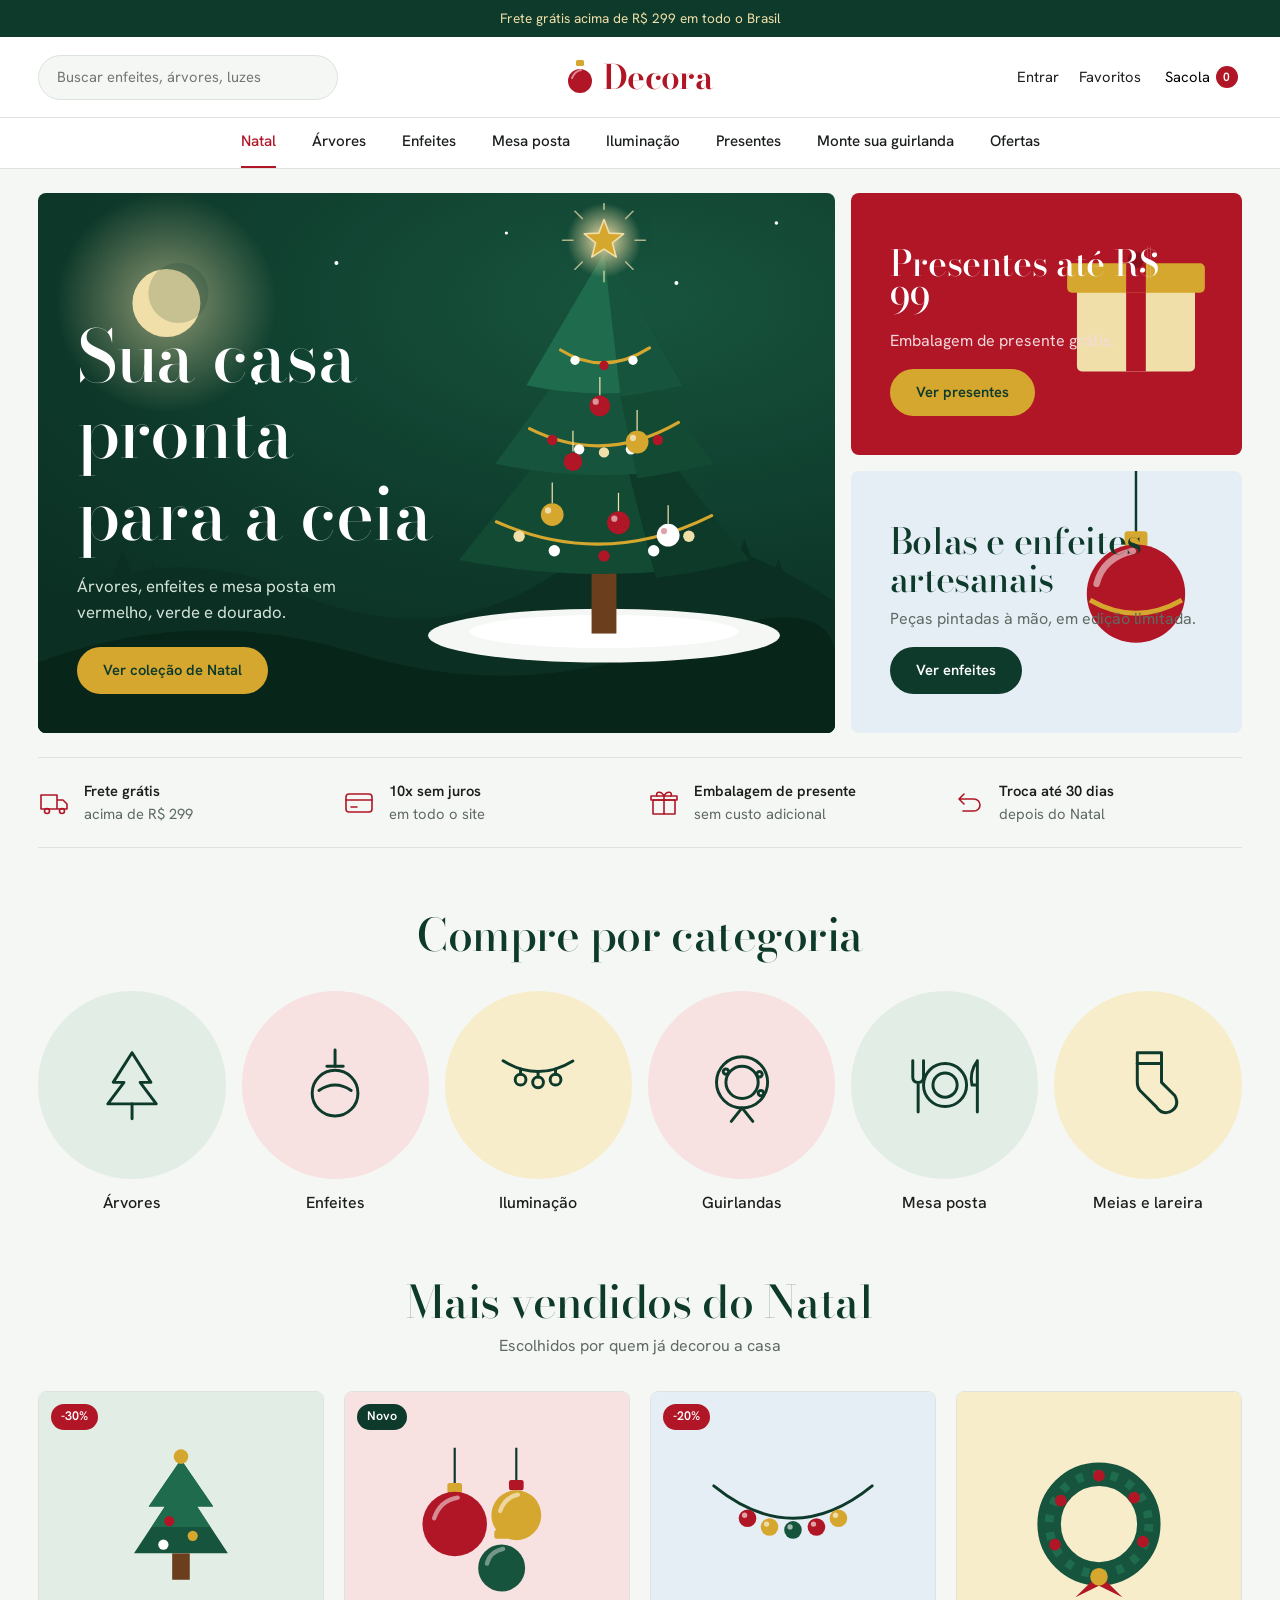
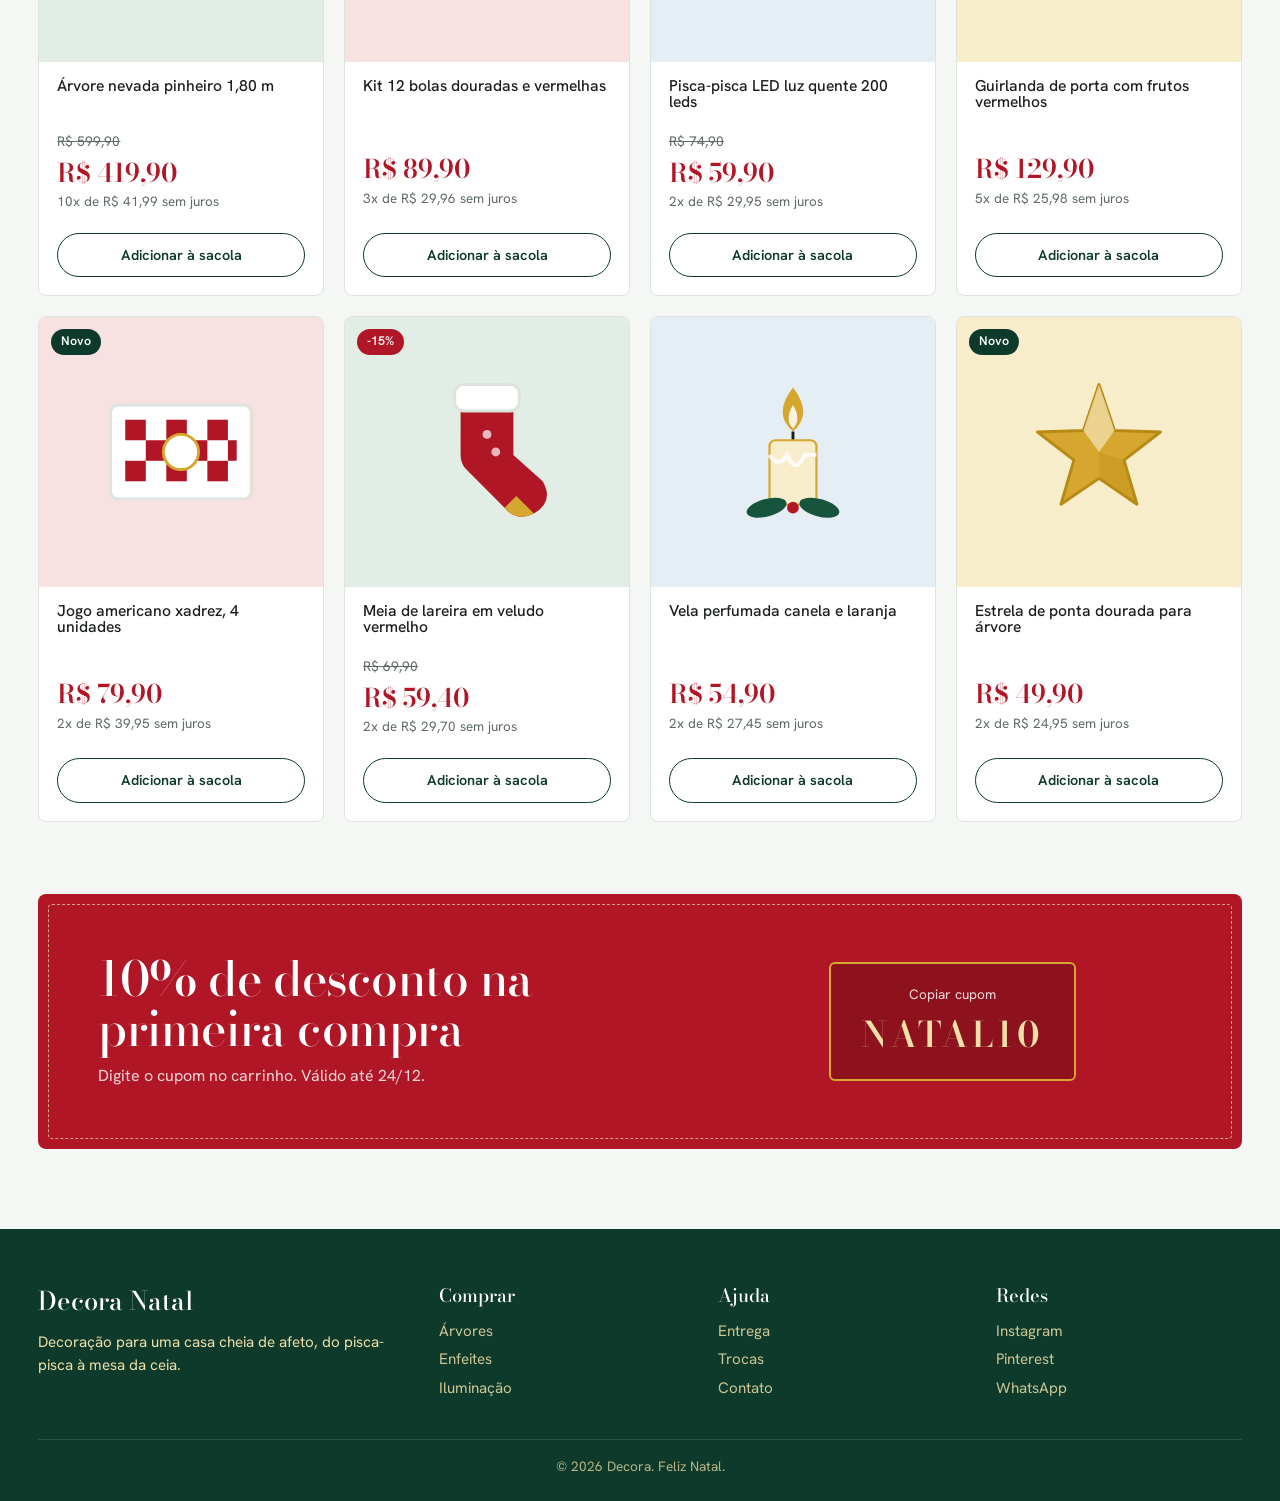
==== commit 18083f87: "Add wreath builder with photo export and WhatsApp share New page guirlanda.html: pick a base, stack " ====
--- a/index.html
+++ b/index.html
@@ -249,7 +249,7 @@
   </div>
   <nav aria-label="Categorias"><div class="wrap"><ul>
     <li><a class="hot" href="#">Natal</a></li><li><a href="#">Árvores</a></li><li><a href="#">Enfeites</a></li>
-    <li><a href="#">Mesa posta</a></li><li><a href="#">Iluminação</a></li><li><a href="#">Presentes</a></li><li><a href="#">Ofertas</a></li>
+    <li><a href="#">Mesa posta</a></li><li><a href="#">Iluminação</a></li><li><a href="#">Presentes</a></li><li><a href="guirlanda.html">Monte sua guirlanda</a></li><li><a href="#">Ofertas</a></li>
   </ul></div></nav>
 </header>
 
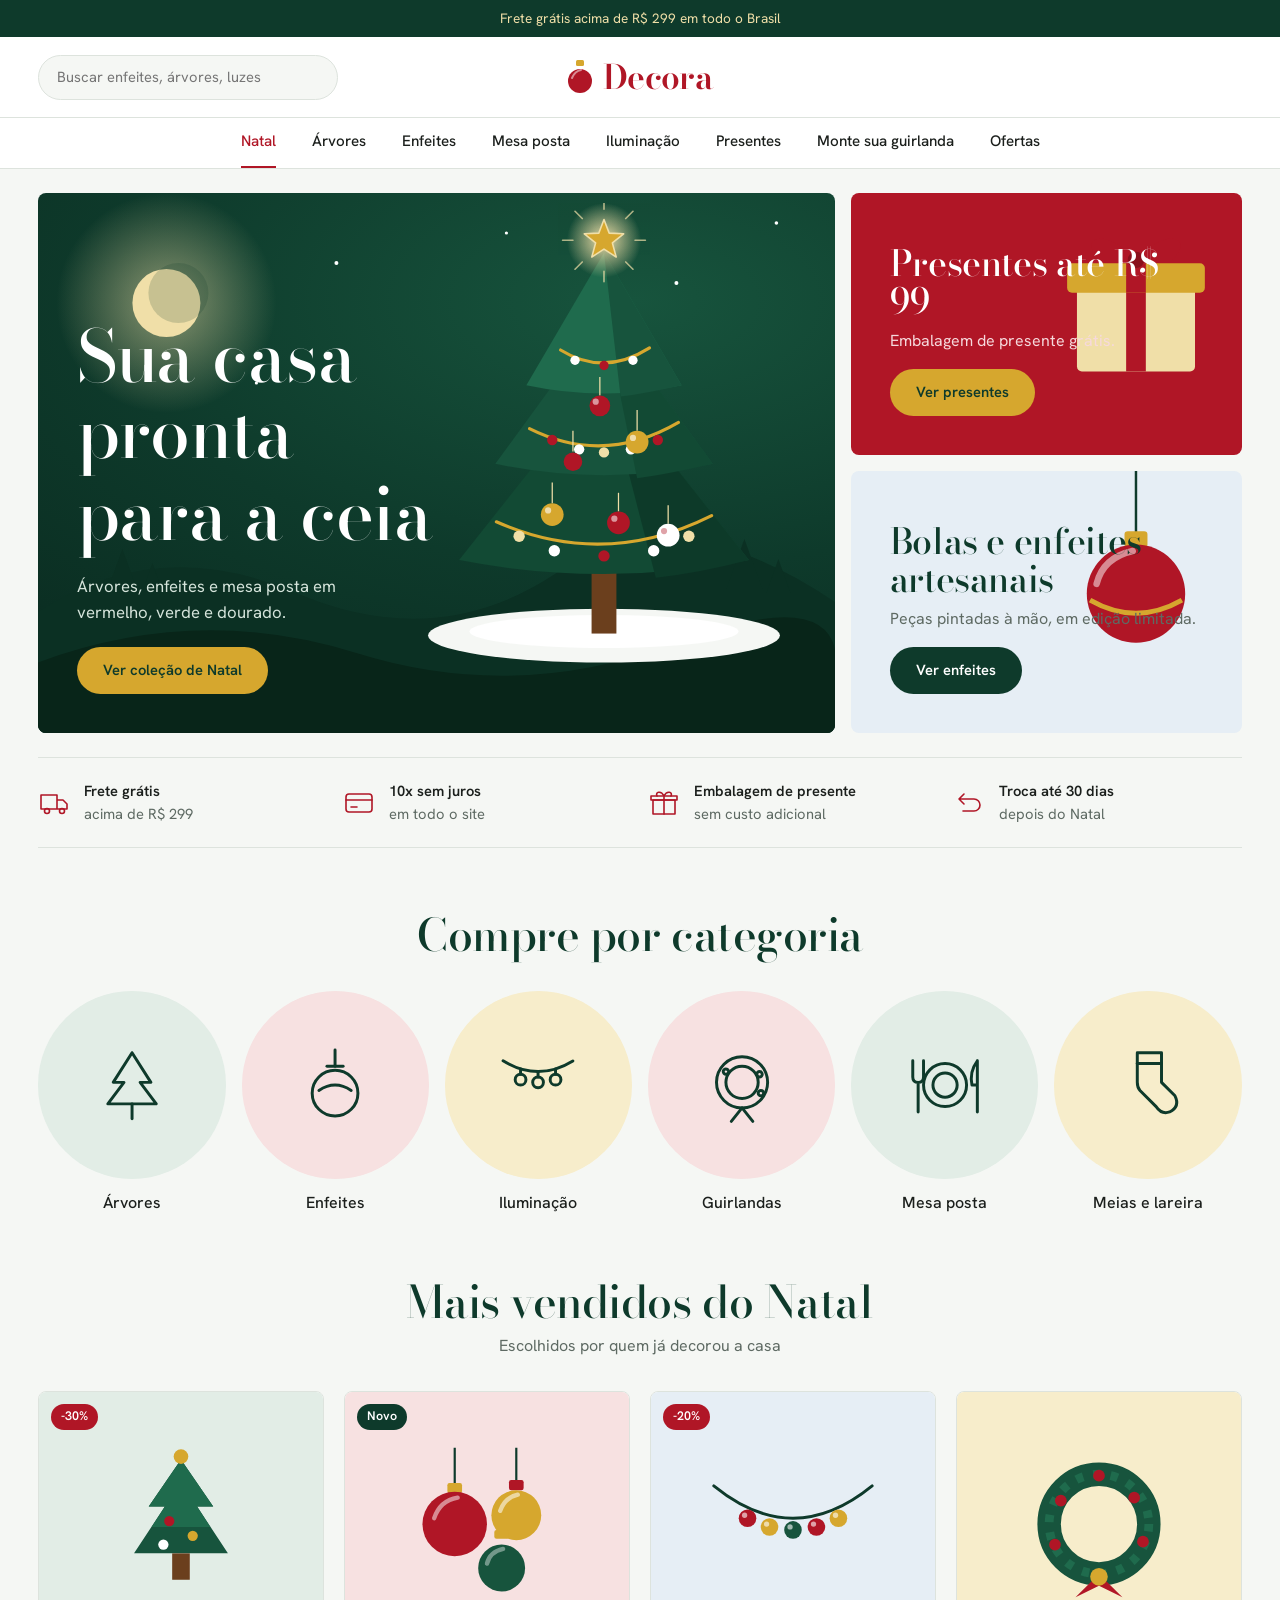
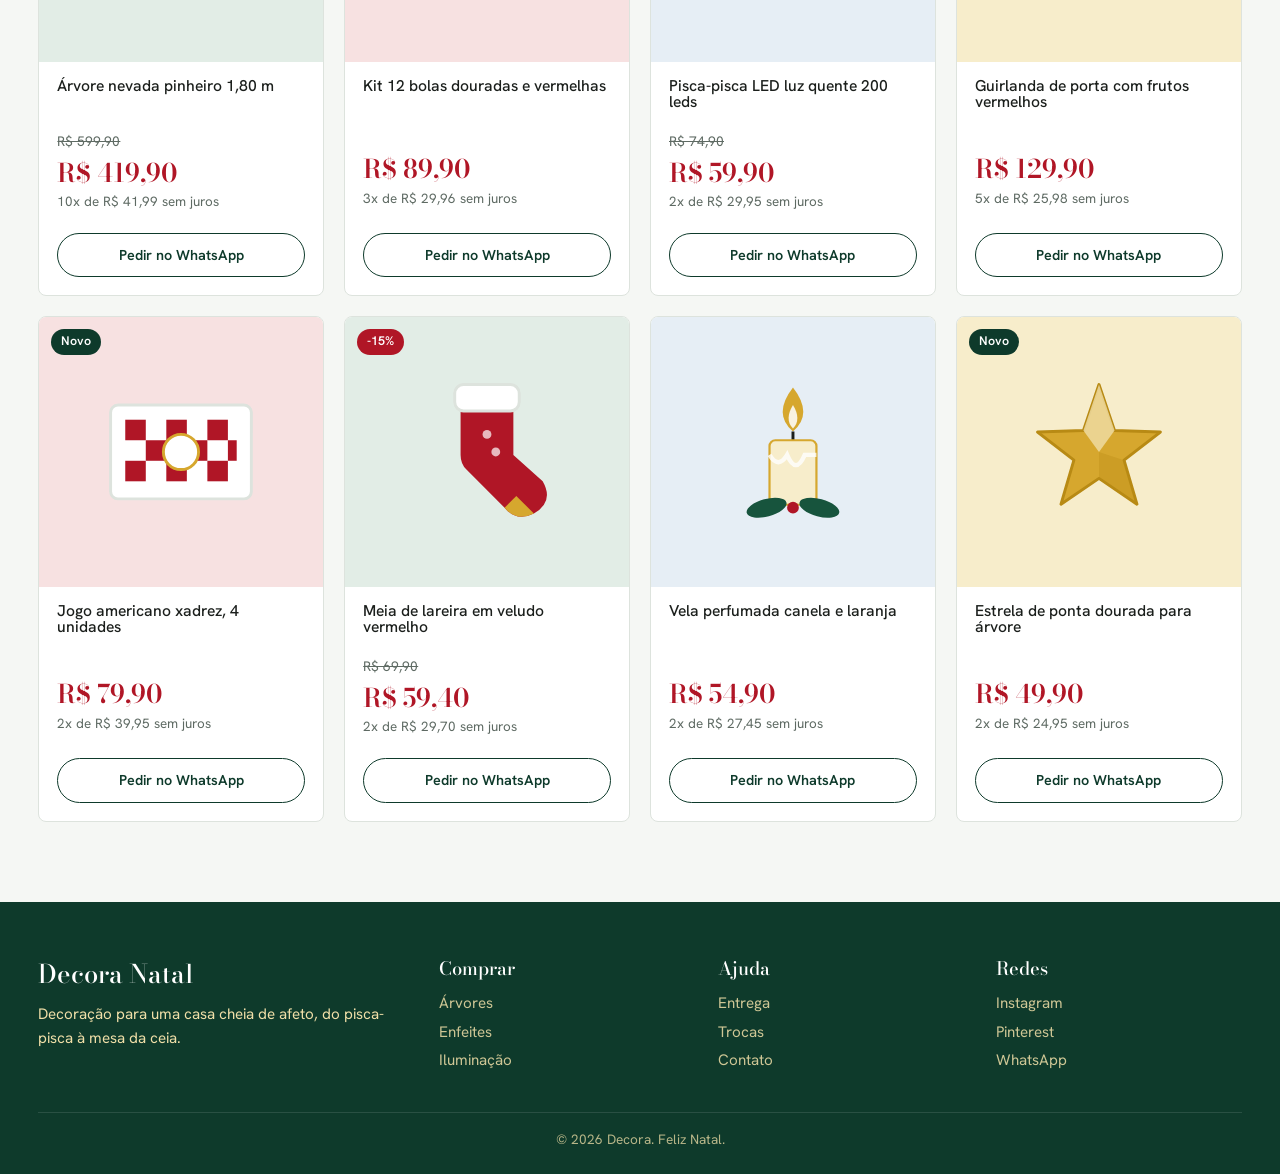
==== commit dc293cb5: "Remove account/bag/coupon, add photo ball, order via WhatsApp - Header: drop Entrar, Favoritos and S" ====
--- a/index.html
+++ b/index.html
@@ -34,11 +34,6 @@
 .search{border:1px solid var(--line);border-radius:999px;padding:10px 18px;font:inherit;font-size:.92rem;width:min(300px,100%);background:var(--snow)}
 .logo{display:flex;align-items:center;gap:10px;font-family:var(--display);font-size:2.1rem;font-weight:600;color:var(--cherry);letter-spacing:-.02em;justify-self:center}
 .logo svg{width:26px;height:34px}
-.acts{justify-self:end;display:flex;gap:20px;font-size:.92rem;align-items:center}
-.bag{position:relative;display:inline-flex;gap:6px;align-items:center;background:none;border:0;padding:4px}
-.bag b{background:var(--cherry);color:#fff;border-radius:999px;min-width:22px;height:22px;display:grid;place-items:center;font-size:.75rem;font-weight:600}
-.bag b.bump{animation:bump .5s var(--ease)}
-@keyframes bump{40%{transform:scale(1.5)}}
 nav{border-top:1px solid var(--line)}
 nav ul{list-style:none;padding:0;display:flex;gap:clamp(16px,3vw,36px);justify-content:center;overflow-x:auto;white-space:nowrap}
 nav a{display:block;padding:12px 0;font-size:.95rem;font-weight:500;border-bottom:2px solid transparent;transition:color .2s,border-color .2s}
@@ -137,21 +132,11 @@
 .old{color:var(--mute);text-decoration:line-through;font-size:.86rem;margin-top:8px;min-height:1.3em}
 .price{font-family:var(--display);font-size:1.6rem;color:var(--cherry);font-weight:600}
 .parc{font-size:.84rem;color:var(--mute)}
-.add{margin:12px 18px 18px;padding:10px;border-radius:999px;border:1.5px solid var(--pine);background:transparent;color:var(--pine);font-weight:600;font-size:.9rem;transition:background .2s,color .2s}
+.add{display:block;text-align:center;margin:12px 18px 18px;padding:10px;border-radius:999px;border:1.5px solid var(--pine);background:transparent;color:var(--pine);font-weight:600;font-size:.9rem;transition:background .2s,color .2s}
 .add:hover{background:var(--pine);color:#fff}
-.add.done{background:var(--pine-2);border-color:var(--pine-2);color:#fff}
 .flame{transform-origin:60px 44px;animation:flicker 1.6s ease-in-out infinite alternate}
 @keyframes flicker{from{transform:scale(1,1) rotate(-2deg)}to{transform:scale(.9,1.12) rotate(2deg)}}
 
-/* cupom */
-.coupon{margin-top:72px;background:var(--cherry);color:#fff;border-radius:8px;display:grid;grid-template-columns:1.3fr 1fr;align-items:center;gap:28px;padding:clamp(28px,5vw,60px);position:relative;overflow:hidden}
-.coupon::after{content:"";position:absolute;inset:10px;border:1.5px dashed rgba(240,223,168,.7);border-radius:4px;pointer-events:none}
-.coupon h2{font-size:clamp(1.9rem,4vw,3rem)}
-.coupon p{margin-top:10px;color:#f6d9dc}
-.code{justify-self:center;text-align:center;background:rgba(0,0,0,.2);border:2px solid var(--gold);border-radius:6px;padding:18px 30px;color:#fff;transition:background .2s}
-.code:hover{background:rgba(0,0,0,.32)}
-.code b{display:block;font-family:var(--display);font-size:2.2rem;letter-spacing:.1em;color:var(--gold-l);font-weight:600}
-.code small{font-size:.85rem;color:#f6d9dc}
 
 footer{margin-top:80px;background:var(--pine);color:var(--gold-l);padding:52px 0 24px}
 .fgrid{display:grid;grid-template-columns:1.5fr repeat(3,1fr);gap:32px;font-size:.95rem}
@@ -159,8 +144,6 @@
 .fgrid ul{padding:0;list-style:none}.fgrid li{margin:5px 0;opacity:.85}
 .copy{margin-top:34px;padding-top:16px;border-top:1px solid rgba(255,255,255,.15);font-size:.85rem;text-align:center;opacity:.75}
 
-.toast{position:fixed;left:50%;bottom:24px;transform:translate(-50%,30px);background:var(--pine);color:#fff;padding:12px 22px;border-radius:999px;font-size:.92rem;opacity:0;pointer-events:none;transition:.35s var(--ease);z-index:50}
-.toast.on{opacity:1;transform:translate(-50%,0)}
 
 @media(max-width:900px){
   .head{grid-template-columns:auto 1fr}.search{display:none}.logo{justify-self:start}
@@ -171,7 +154,6 @@
   .perks{grid-template-columns:1fr 1fr}
   .cats{grid-template-columns:repeat(3,1fr)}
   .prods{grid-template-columns:repeat(2,1fr)}
-  .coupon{grid-template-columns:1fr}
   .fgrid{grid-template-columns:1fr 1fr}
 }
 @media(max-width:560px){.t-a,.t-b{grid-column:span 2}.perks{grid-template-columns:1fr}.prods{gap:12px}.card .info{padding-inline:12px}.add{margin-inline:12px}}
@@ -242,10 +224,6 @@
       <svg viewBox="0 0 26 34" aria-hidden="true"><rect x="9" y="0" width="8" height="6" rx="1.5" fill="#D6A72E"/><circle cx="13" cy="21" r="12" fill="#B01626"/><path d="M5 18 Q8 11 14 10" stroke="#fff" stroke-opacity=".5" stroke-width="2" fill="none" stroke-linecap="round"/></svg>
       Decora
     </a>
-    <div class="acts">
-      <a href="#">Entrar</a><a href="#">Favoritos</a>
-      <button class="bag" type="button" aria-label="Sacola">Sacola <b id="bagCount">0</b></button>
-    </div>
   </div>
   <nav aria-label="Categorias"><div class="wrap"><ul>
     <li><a class="hot" href="#">Natal</a></li><li><a href="#">Árvores</a></li><li><a href="#">Enfeites</a></li>
@@ -363,21 +341,17 @@
   <section aria-labelledby="h-prod">
     <div class="sec-h"><h2 id="h-prod">Mais vendidos do Natal</h2><p>Escolhidos por quem já decorou a casa</p></div>
     <div class="prods">
-      <article class="card"><span class="tag">-30%</span><div class="ph" style="background:var(--t1)"><svg viewBox="0 0 120 120" aria-hidden="true"><use href="#p-tree"/></svg></div><div class="info"><h3>Árvore nevada pinheiro 1,80 m</h3><div class="old">R$ 599,90</div><div class="price">R$ 419,90</div><div class="parc">10x de R$ 41,99 sem juros</div></div><button class="add" type="button" data-name="Árvore nevada">Adicionar à sacola</button></article>
-      <article class="card"><span class="tag g">Novo</span><div class="ph" style="background:var(--t2)"><svg viewBox="0 0 120 120" aria-hidden="true"><use href="#p-baubles"/></svg></div><div class="info"><h3>Kit 12 bolas douradas e vermelhas</h3><div class="old"></div><div class="price">R$ 89,90</div><div class="parc">3x de R$ 29,96 sem juros</div></div><button class="add" type="button" data-name="Kit de bolas">Adicionar à sacola</button></article>
-      <article class="card"><span class="tag">-20%</span><div class="ph" style="background:var(--t4)"><svg viewBox="0 0 120 120" aria-hidden="true"><use href="#p-lights"/></svg></div><div class="info"><h3>Pisca-pisca LED luz quente 200 leds</h3><div class="old">R$ 74,90</div><div class="price">R$ 59,90</div><div class="parc">2x de R$ 29,95 sem juros</div></div><button class="add" type="button" data-name="Pisca-pisca LED">Adicionar à sacola</button></article>
-      <article class="card"><div class="ph" style="background:var(--t3)"><svg viewBox="0 0 120 120" aria-hidden="true"><use href="#p-wreath"/></svg></div><div class="info"><h3>Guirlanda de porta com frutos vermelhos</h3><div class="old"></div><div class="price">R$ 129,90</div><div class="parc">5x de R$ 25,98 sem juros</div></div><button class="add" type="button" data-name="Guirlanda">Adicionar à sacola</button></article>
-      <article class="card"><span class="tag g">Novo</span><div class="ph" style="background:var(--t2)"><svg viewBox="0 0 120 120" aria-hidden="true"><use href="#p-mat"/></svg></div><div class="info"><h3>Jogo americano xadrez, 4 unidades</h3><div class="old"></div><div class="price">R$ 79,90</div><div class="parc">2x de R$ 39,95 sem juros</div></div><button class="add" type="button" data-name="Jogo americano">Adicionar à sacola</button></article>
-      <article class="card"><span class="tag">-15%</span><div class="ph" style="background:var(--t1)"><svg viewBox="0 0 120 120" aria-hidden="true"><use href="#p-stocking"/></svg></div><div class="info"><h3>Meia de lareira em veludo vermelho</h3><div class="old">R$ 69,90</div><div class="price">R$ 59,40</div><div class="parc">2x de R$ 29,70 sem juros</div></div><button class="add" type="button" data-name="Meia de lareira">Adicionar à sacola</button></article>
-      <article class="card"><div class="ph" style="background:var(--t4)"><svg viewBox="0 0 120 120" aria-hidden="true"><use href="#p-candle"/></svg></div><div class="info"><h3>Vela perfumada canela e laranja</h3><div class="old"></div><div class="price">R$ 54,90</div><div class="parc">2x de R$ 27,45 sem juros</div></div><button class="add" type="button" data-name="Vela perfumada">Adicionar à sacola</button></article>
-      <article class="card"><span class="tag g">Novo</span><div class="ph" style="background:var(--t3)"><svg viewBox="0 0 120 120" aria-hidden="true"><use href="#p-star"/></svg></div><div class="info"><h3>Estrela de ponta dourada para árvore</h3><div class="old"></div><div class="price">R$ 49,90</div><div class="parc">2x de R$ 24,95 sem juros</div></div><button class="add" type="button" data-name="Estrela dourada">Adicionar à sacola</button></article>
+      <article class="card"><span class="tag">-30%</span><div class="ph" style="background:var(--t1)"><svg viewBox="0 0 120 120" aria-hidden="true"><use href="#p-tree"/></svg></div><div class="info"><h3>Árvore nevada pinheiro 1,80 m</h3><div class="old">R$ 599,90</div><div class="price">R$ 419,90</div><div class="parc">10x de R$ 41,99 sem juros</div></div><a class="add" href="#" target="_blank" rel="noopener" data-name="Árvore nevada">Pedir no WhatsApp</a></article>
+      <article class="card"><span class="tag g">Novo</span><div class="ph" style="background:var(--t2)"><svg viewBox="0 0 120 120" aria-hidden="true"><use href="#p-baubles"/></svg></div><div class="info"><h3>Kit 12 bolas douradas e vermelhas</h3><div class="old"></div><div class="price">R$ 89,90</div><div class="parc">3x de R$ 29,96 sem juros</div></div><a class="add" href="#" target="_blank" rel="noopener" data-name="Kit de bolas">Pedir no WhatsApp</a></article>
+      <article class="card"><span class="tag">-20%</span><div class="ph" style="background:var(--t4)"><svg viewBox="0 0 120 120" aria-hidden="true"><use href="#p-lights"/></svg></div><div class="info"><h3>Pisca-pisca LED luz quente 200 leds</h3><div class="old">R$ 74,90</div><div class="price">R$ 59,90</div><div class="parc">2x de R$ 29,95 sem juros</div></div><a class="add" href="#" target="_blank" rel="noopener" data-name="Pisca-pisca LED">Pedir no WhatsApp</a></article>
+      <article class="card"><div class="ph" style="background:var(--t3)"><svg viewBox="0 0 120 120" aria-hidden="true"><use href="#p-wreath"/></svg></div><div class="info"><h3>Guirlanda de porta com frutos vermelhos</h3><div class="old"></div><div class="price">R$ 129,90</div><div class="parc">5x de R$ 25,98 sem juros</div></div><a class="add" href="#" target="_blank" rel="noopener" data-name="Guirlanda">Pedir no WhatsApp</a></article>
+      <article class="card"><span class="tag g">Novo</span><div class="ph" style="background:var(--t2)"><svg viewBox="0 0 120 120" aria-hidden="true"><use href="#p-mat"/></svg></div><div class="info"><h3>Jogo americano xadrez, 4 unidades</h3><div class="old"></div><div class="price">R$ 79,90</div><div class="parc">2x de R$ 39,95 sem juros</div></div><a class="add" href="#" target="_blank" rel="noopener" data-name="Jogo americano">Pedir no WhatsApp</a></article>
+      <article class="card"><span class="tag">-15%</span><div class="ph" style="background:var(--t1)"><svg viewBox="0 0 120 120" aria-hidden="true"><use href="#p-stocking"/></svg></div><div class="info"><h3>Meia de lareira em veludo vermelho</h3><div class="old">R$ 69,90</div><div class="price">R$ 59,40</div><div class="parc">2x de R$ 29,70 sem juros</div></div><a class="add" href="#" target="_blank" rel="noopener" data-name="Meia de lareira">Pedir no WhatsApp</a></article>
+      <article class="card"><div class="ph" style="background:var(--t4)"><svg viewBox="0 0 120 120" aria-hidden="true"><use href="#p-candle"/></svg></div><div class="info"><h3>Vela perfumada canela e laranja</h3><div class="old"></div><div class="price">R$ 54,90</div><div class="parc">2x de R$ 27,45 sem juros</div></div><a class="add" href="#" target="_blank" rel="noopener" data-name="Vela perfumada">Pedir no WhatsApp</a></article>
+      <article class="card"><span class="tag g">Novo</span><div class="ph" style="background:var(--t3)"><svg viewBox="0 0 120 120" aria-hidden="true"><use href="#p-star"/></svg></div><div class="info"><h3>Estrela de ponta dourada para árvore</h3><div class="old"></div><div class="price">R$ 49,90</div><div class="parc">2x de R$ 24,95 sem juros</div></div><a class="add" href="#" target="_blank" rel="noopener" data-name="Estrela dourada">Pedir no WhatsApp</a></article>
     </div>
   </section>
 
-  <div class="coupon">
-    <div><h2>10% de desconto na primeira compra</h2><p>Digite o cupom no carrinho. Válido até 24/12.</p></div>
-    <button class="code" type="button" id="copy"><small id="copyLbl">Copiar cupom</small><b>NATAL10</b></button>
-  </div>
 </main>
 
 <footer>
@@ -392,7 +366,6 @@
   </div>
 </footer>
 
-<div class="toast" id="toast" role="status" aria-live="polite"></div>
 
 <script>
 (function(){
@@ -423,23 +396,12 @@
     tile.addEventListener('pointerleave',function(){tile.style.setProperty('--px',0);tile.style.setProperty('--py',0)});
   }
 
-  // sacola e aviso
-  var count=0, bag=document.getElementById('bagCount'), toast=document.getElementById('toast'), tt;
-  function say(msg){toast.textContent=msg;toast.classList.add('on');clearTimeout(tt);tt=setTimeout(function(){toast.classList.remove('on')},2200)}
+  // pedidos são feitos pelo WhatsApp: cada produto abre a conversa com o nome já na mensagem
   document.querySelectorAll('.add').forEach(function(b){
-    b.addEventListener('click',function(){
-      count++; bag.textContent=count; bag.classList.remove('bump'); void bag.offsetWidth; bag.classList.add('bump');
-      b.classList.add('done'); b.textContent='Adicionado'; setTimeout(function(){b.classList.remove('done');b.textContent='Adicionar à sacola'},1600);
-      say(b.dataset.name+' adicionado à sacola');
-    });
+    var msg='Olá, tudo bem? Vi "'+b.dataset.name+'" no site da Decora e quero saber o valor, o prazo de entrega e as formas de pagamento. Pode me ajudar a fechar o pedido?';
+    b.href='https://wa.me/5581973257103?text='+encodeURIComponent(msg);
   });
 
-  // cupom
-  document.getElementById('copy').addEventListener('click',function(){
-    var lbl=document.getElementById('copyLbl');
-    function ok(){lbl.textContent='Cupom copiado';say('Cupom NATAL10 copiado');setTimeout(function(){lbl.textContent='Copiar cupom'},2200)}
-    try{navigator.clipboard.writeText('NATAL10').then(ok,ok)}catch(e){ok()}
-  });
 })();
 </script>
 </body>
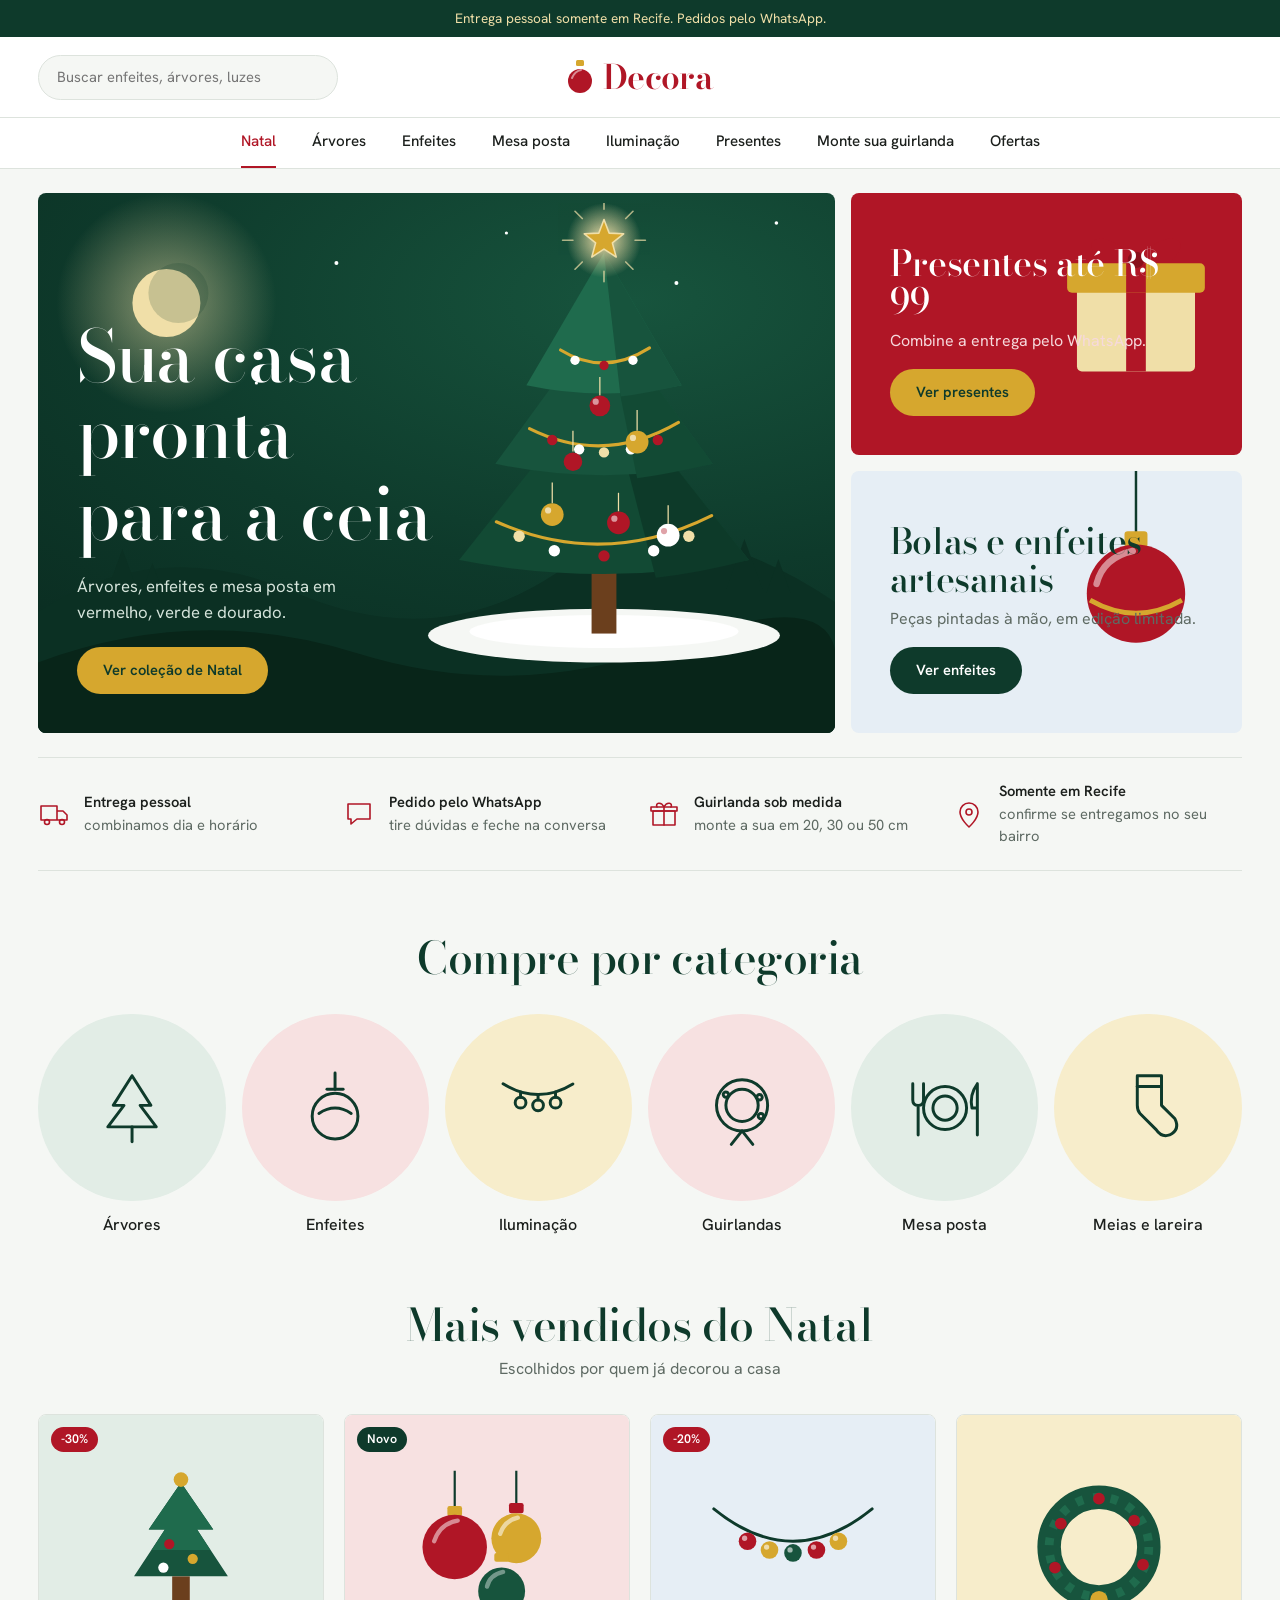
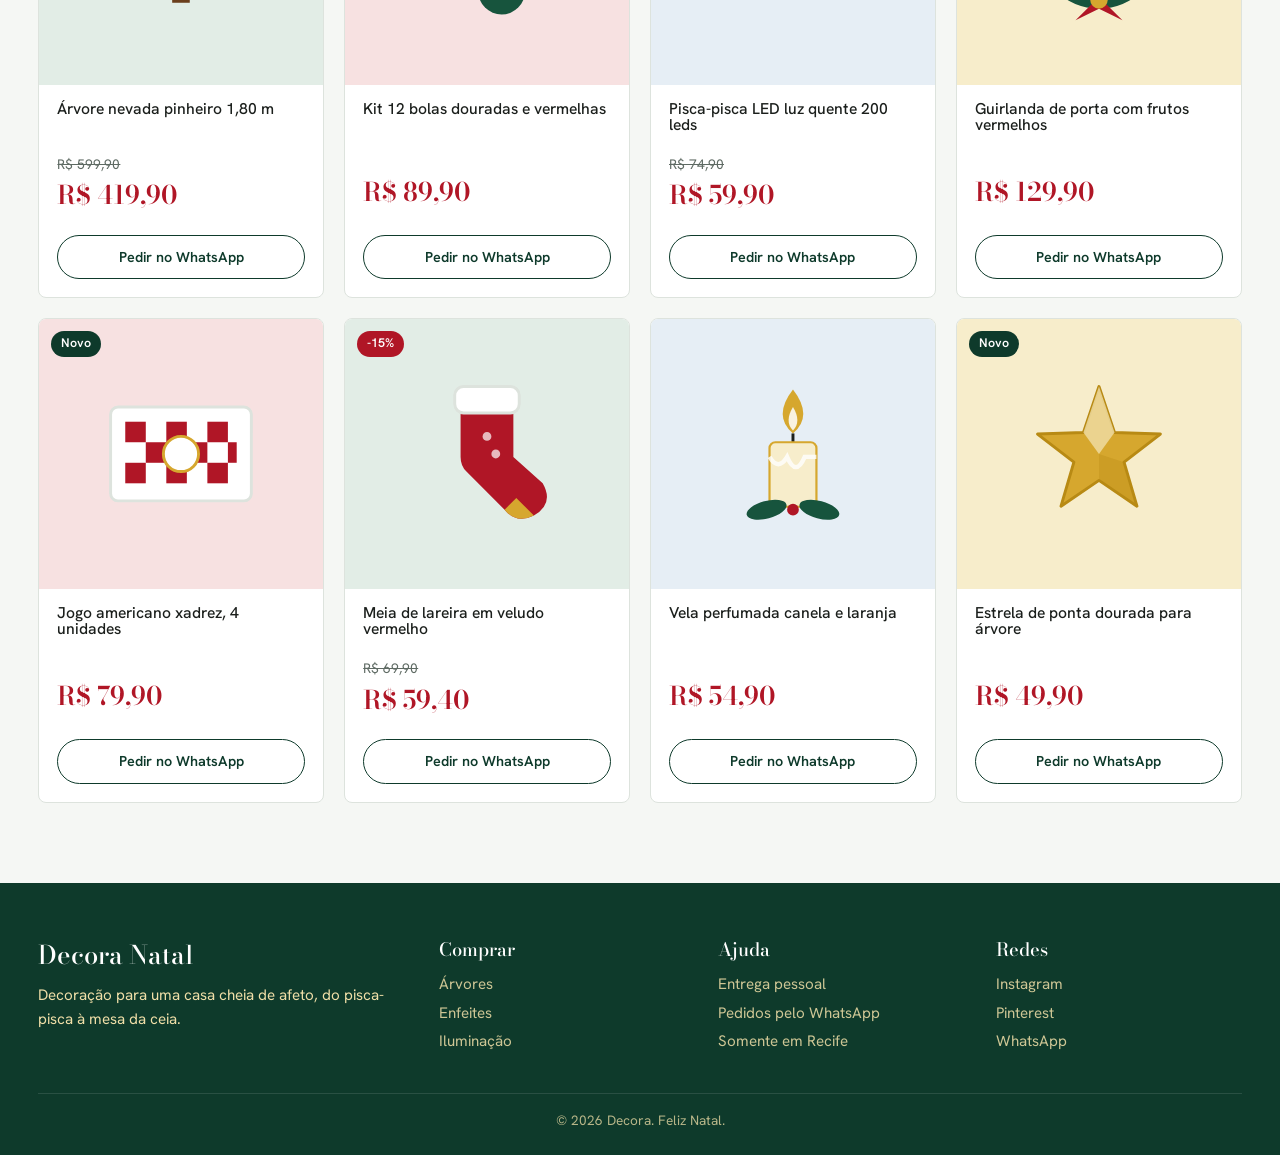
==== commit 8b399031: "Sell only in Recife with in-person delivery Replace nationwide shipping, installments and returns co" ====
--- a/index.html
+++ b/index.html
@@ -4,7 +4,7 @@
 <meta charset="utf-8">
 <meta name="viewport" content="width=device-width, initial-scale=1">
 <title>Decora Natal</title>
-<meta name="description" content="Decoração de Natal: árvores, enfeites, iluminação e mesa posta em vermelho, verde e dourado.">
+<meta name="description" content="Decoração de Natal em Recife: árvores, enfeites, iluminação e mesa posta em vermelho, verde e dourado.">
 <link rel="preconnect" href="https://fonts.googleapis.com">
 <link rel="preconnect" href="https://fonts.gstatic.com" crossorigin>
 <link href="https://fonts.googleapis.com/css2?family=Bodoni+Moda:ital,opsz,wght@0,6..96,400..800;1,6..96,400..800&family=Hanken+Grotesk:wght@400;500;600&display=swap" rel="stylesheet">
@@ -215,7 +215,7 @@
   </symbol>
 </svg>
 
-<div class="bar">Frete grátis acima de R$ 299 em todo o Brasil</div>
+<div class="bar">Entrega pessoal somente em Recife. Pedidos pelo WhatsApp.</div>
 
 <header>
   <div class="wrap head">
@@ -305,7 +305,7 @@
         <g class="lid"><rect x="8" y="30" width="84" height="18" rx="3" fill="#D6A72E"/><rect x="44" y="30" width="12" height="18" fill="#B01626"/>
           <g class="bow"><path d="M50 28 C30 6 14 16 28 28 Z" fill="#B01626"/><path d="M50 28 C70 6 86 16 72 28 Z" fill="#B01626"/><circle cx="50" cy="28" r="5" fill="#8A0F1C"/></g></g>
       </svg>
-      <h2>Presentes até R$ 99</h2><p style="margin:8px 0 16px;color:#f6d9dc">Embalagem de presente grátis.</p>
+      <h2>Presentes até R$ 99</h2><p style="margin:8px 0 16px;color:#f6d9dc">Combine a entrega pelo WhatsApp.</p>
       <span class="btn">Ver presentes</span>
     </a>
 
@@ -320,10 +320,10 @@
   </div>
 
   <div class="perks">
-    <div><svg viewBox="0 0 32 32"><path d="M3 8h16v14H3zM19 13h6l4 4v5H19z"/><circle cx="9" cy="24" r="2.5"/><circle cx="24" cy="24" r="2.5"/></svg><p><b>Frete grátis</b><span>acima de R$ 299</span></p></div>
-    <div><svg viewBox="0 0 32 32"><rect x="3" y="7" width="26" height="18" rx="3"/><path d="M3 13h26M8 20h6"/></svg><p><b>10x sem juros</b><span>em todo o site</span></p></div>
-    <div><svg viewBox="0 0 32 32"><rect x="5" y="13" width="22" height="14"/><rect x="3" y="9" width="26" height="4"/><path d="M16 9v18M16 9c-3-6-9-4-7 0M16 9c3-6 9-4 7 0"/></svg><p><b>Embalagem de presente</b><span>sem custo adicional</span></p></div>
-    <div><svg viewBox="0 0 32 32"><path d="M6 12h15a6 6 0 010 12H10M6 12l5-5M6 12l5 5"/></svg><p><b>Troca até 30 dias</b><span>depois do Natal</span></p></div>
+    <div><svg viewBox="0 0 32 32"><path d="M3 8h16v14H3zM19 13h6l4 4v5H19z"/><circle cx="9" cy="24" r="2.5"/><circle cx="24" cy="24" r="2.5"/></svg><p><b>Entrega pessoal</b><span>combinamos dia e horário</span></p></div>
+    <div><svg viewBox="0 0 32 32"><path d="M5 6h22v15H14l-6 5v-5H5z"/></svg><p><b>Pedido pelo WhatsApp</b><span>tire dúvidas e feche na conversa</span></p></div>
+    <div><svg viewBox="0 0 32 32"><rect x="5" y="13" width="22" height="14"/><rect x="3" y="9" width="26" height="4"/><path d="M16 9v18M16 9c-3-6-9-4-7 0M16 9c3-6 9-4 7 0"/></svg><p><b>Guirlanda sob medida</b><span>monte a sua em 20, 30 ou 50 cm</span></p></div>
+    <div><svg viewBox="0 0 32 32"><path d="M16 29s9-8 9-15a9 9 0 10-18 0c0 7 9 15 9 15z"/><circle cx="16" cy="14" r="3"/></svg><p><b>Somente em Recife</b><span>confirme se entregamos no seu bairro</span></p></div>
   </div>
 
   <section aria-labelledby="h-cat">
@@ -341,14 +341,14 @@
   <section aria-labelledby="h-prod">
     <div class="sec-h"><h2 id="h-prod">Mais vendidos do Natal</h2><p>Escolhidos por quem já decorou a casa</p></div>
     <div class="prods">
-      <article class="card"><span class="tag">-30%</span><div class="ph" style="background:var(--t1)"><svg viewBox="0 0 120 120" aria-hidden="true"><use href="#p-tree"/></svg></div><div class="info"><h3>Árvore nevada pinheiro 1,80 m</h3><div class="old">R$ 599,90</div><div class="price">R$ 419,90</div><div class="parc">10x de R$ 41,99 sem juros</div></div><a class="add" href="#" target="_blank" rel="noopener" data-name="Árvore nevada">Pedir no WhatsApp</a></article>
-      <article class="card"><span class="tag g">Novo</span><div class="ph" style="background:var(--t2)"><svg viewBox="0 0 120 120" aria-hidden="true"><use href="#p-baubles"/></svg></div><div class="info"><h3>Kit 12 bolas douradas e vermelhas</h3><div class="old"></div><div class="price">R$ 89,90</div><div class="parc">3x de R$ 29,96 sem juros</div></div><a class="add" href="#" target="_blank" rel="noopener" data-name="Kit de bolas">Pedir no WhatsApp</a></article>
-      <article class="card"><span class="tag">-20%</span><div class="ph" style="background:var(--t4)"><svg viewBox="0 0 120 120" aria-hidden="true"><use href="#p-lights"/></svg></div><div class="info"><h3>Pisca-pisca LED luz quente 200 leds</h3><div class="old">R$ 74,90</div><div class="price">R$ 59,90</div><div class="parc">2x de R$ 29,95 sem juros</div></div><a class="add" href="#" target="_blank" rel="noopener" data-name="Pisca-pisca LED">Pedir no WhatsApp</a></article>
-      <article class="card"><div class="ph" style="background:var(--t3)"><svg viewBox="0 0 120 120" aria-hidden="true"><use href="#p-wreath"/></svg></div><div class="info"><h3>Guirlanda de porta com frutos vermelhos</h3><div class="old"></div><div class="price">R$ 129,90</div><div class="parc">5x de R$ 25,98 sem juros</div></div><a class="add" href="#" target="_blank" rel="noopener" data-name="Guirlanda">Pedir no WhatsApp</a></article>
-      <article class="card"><span class="tag g">Novo</span><div class="ph" style="background:var(--t2)"><svg viewBox="0 0 120 120" aria-hidden="true"><use href="#p-mat"/></svg></div><div class="info"><h3>Jogo americano xadrez, 4 unidades</h3><div class="old"></div><div class="price">R$ 79,90</div><div class="parc">2x de R$ 39,95 sem juros</div></div><a class="add" href="#" target="_blank" rel="noopener" data-name="Jogo americano">Pedir no WhatsApp</a></article>
-      <article class="card"><span class="tag">-15%</span><div class="ph" style="background:var(--t1)"><svg viewBox="0 0 120 120" aria-hidden="true"><use href="#p-stocking"/></svg></div><div class="info"><h3>Meia de lareira em veludo vermelho</h3><div class="old">R$ 69,90</div><div class="price">R$ 59,40</div><div class="parc">2x de R$ 29,70 sem juros</div></div><a class="add" href="#" target="_blank" rel="noopener" data-name="Meia de lareira">Pedir no WhatsApp</a></article>
-      <article class="card"><div class="ph" style="background:var(--t4)"><svg viewBox="0 0 120 120" aria-hidden="true"><use href="#p-candle"/></svg></div><div class="info"><h3>Vela perfumada canela e laranja</h3><div class="old"></div><div class="price">R$ 54,90</div><div class="parc">2x de R$ 27,45 sem juros</div></div><a class="add" href="#" target="_blank" rel="noopener" data-name="Vela perfumada">Pedir no WhatsApp</a></article>
-      <article class="card"><span class="tag g">Novo</span><div class="ph" style="background:var(--t3)"><svg viewBox="0 0 120 120" aria-hidden="true"><use href="#p-star"/></svg></div><div class="info"><h3>Estrela de ponta dourada para árvore</h3><div class="old"></div><div class="price">R$ 49,90</div><div class="parc">2x de R$ 24,95 sem juros</div></div><a class="add" href="#" target="_blank" rel="noopener" data-name="Estrela dourada">Pedir no WhatsApp</a></article>
+      <article class="card"><span class="tag">-30%</span><div class="ph" style="background:var(--t1)"><svg viewBox="0 0 120 120" aria-hidden="true"><use href="#p-tree"/></svg></div><div class="info"><h3>Árvore nevada pinheiro 1,80 m</h3><div class="old">R$ 599,90</div><div class="price">R$ 419,90</div></div><a class="add" href="#" target="_blank" rel="noopener" data-name="Árvore nevada">Pedir no WhatsApp</a></article>
+      <article class="card"><span class="tag g">Novo</span><div class="ph" style="background:var(--t2)"><svg viewBox="0 0 120 120" aria-hidden="true"><use href="#p-baubles"/></svg></div><div class="info"><h3>Kit 12 bolas douradas e vermelhas</h3><div class="old"></div><div class="price">R$ 89,90</div></div><a class="add" href="#" target="_blank" rel="noopener" data-name="Kit de bolas">Pedir no WhatsApp</a></article>
+      <article class="card"><span class="tag">-20%</span><div class="ph" style="background:var(--t4)"><svg viewBox="0 0 120 120" aria-hidden="true"><use href="#p-lights"/></svg></div><div class="info"><h3>Pisca-pisca LED luz quente 200 leds</h3><div class="old">R$ 74,90</div><div class="price">R$ 59,90</div></div><a class="add" href="#" target="_blank" rel="noopener" data-name="Pisca-pisca LED">Pedir no WhatsApp</a></article>
+      <article class="card"><div class="ph" style="background:var(--t3)"><svg viewBox="0 0 120 120" aria-hidden="true"><use href="#p-wreath"/></svg></div><div class="info"><h3>Guirlanda de porta com frutos vermelhos</h3><div class="old"></div><div class="price">R$ 129,90</div></div><a class="add" href="#" target="_blank" rel="noopener" data-name="Guirlanda">Pedir no WhatsApp</a></article>
+      <article class="card"><span class="tag g">Novo</span><div class="ph" style="background:var(--t2)"><svg viewBox="0 0 120 120" aria-hidden="true"><use href="#p-mat"/></svg></div><div class="info"><h3>Jogo americano xadrez, 4 unidades</h3><div class="old"></div><div class="price">R$ 79,90</div></div><a class="add" href="#" target="_blank" rel="noopener" data-name="Jogo americano">Pedir no WhatsApp</a></article>
+      <article class="card"><span class="tag">-15%</span><div class="ph" style="background:var(--t1)"><svg viewBox="0 0 120 120" aria-hidden="true"><use href="#p-stocking"/></svg></div><div class="info"><h3>Meia de lareira em veludo vermelho</h3><div class="old">R$ 69,90</div><div class="price">R$ 59,40</div></div><a class="add" href="#" target="_blank" rel="noopener" data-name="Meia de lareira">Pedir no WhatsApp</a></article>
+      <article class="card"><div class="ph" style="background:var(--t4)"><svg viewBox="0 0 120 120" aria-hidden="true"><use href="#p-candle"/></svg></div><div class="info"><h3>Vela perfumada canela e laranja</h3><div class="old"></div><div class="price">R$ 54,90</div></div><a class="add" href="#" target="_blank" rel="noopener" data-name="Vela perfumada">Pedir no WhatsApp</a></article>
+      <article class="card"><span class="tag g">Novo</span><div class="ph" style="background:var(--t3)"><svg viewBox="0 0 120 120" aria-hidden="true"><use href="#p-star"/></svg></div><div class="info"><h3>Estrela de ponta dourada para árvore</h3><div class="old"></div><div class="price">R$ 49,90</div></div><a class="add" href="#" target="_blank" rel="noopener" data-name="Estrela dourada">Pedir no WhatsApp</a></article>
     </div>
   </section>
 
@@ -359,7 +359,7 @@
     <div class="fgrid">
       <div><h4 style="font-size:1.6rem">Decora Natal</h4><p>Decoração para uma casa cheia de afeto, do pisca-pisca à mesa da ceia.</p></div>
       <div><h4>Comprar</h4><ul><li>Árvores</li><li>Enfeites</li><li>Iluminação</li></ul></div>
-      <div><h4>Ajuda</h4><ul><li>Entrega</li><li>Trocas</li><li>Contato</li></ul></div>
+      <div><h4>Ajuda</h4><ul><li>Entrega pessoal</li><li>Pedidos pelo WhatsApp</li><li>Somente em Recife</li></ul></div>
       <div><h4>Redes</h4><ul><li>Instagram</li><li>Pinterest</li><li>WhatsApp</li></ul></div>
     </div>
     <p class="copy">© 2026 Decora. Feliz Natal.</p>
@@ -398,7 +398,7 @@
 
   // pedidos são feitos pelo WhatsApp: cada produto abre a conversa com o nome já na mensagem
   document.querySelectorAll('.add').forEach(function(b){
-    var msg='Olá, tudo bem? Vi "'+b.dataset.name+'" no site da Decora e quero saber o valor, o prazo de entrega e as formas de pagamento. Pode me ajudar a fechar o pedido?';
+    var msg='Olá, tudo bem? Vi "'+b.dataset.name+'" no site da Decora e quero saber o valor e as formas de pagamento. Vocês entregam pessoalmente em Recife? Posso te passar meu bairro.';
     b.href='https://wa.me/5581973257103?text='+encodeURIComponent(msg);
   });
 
